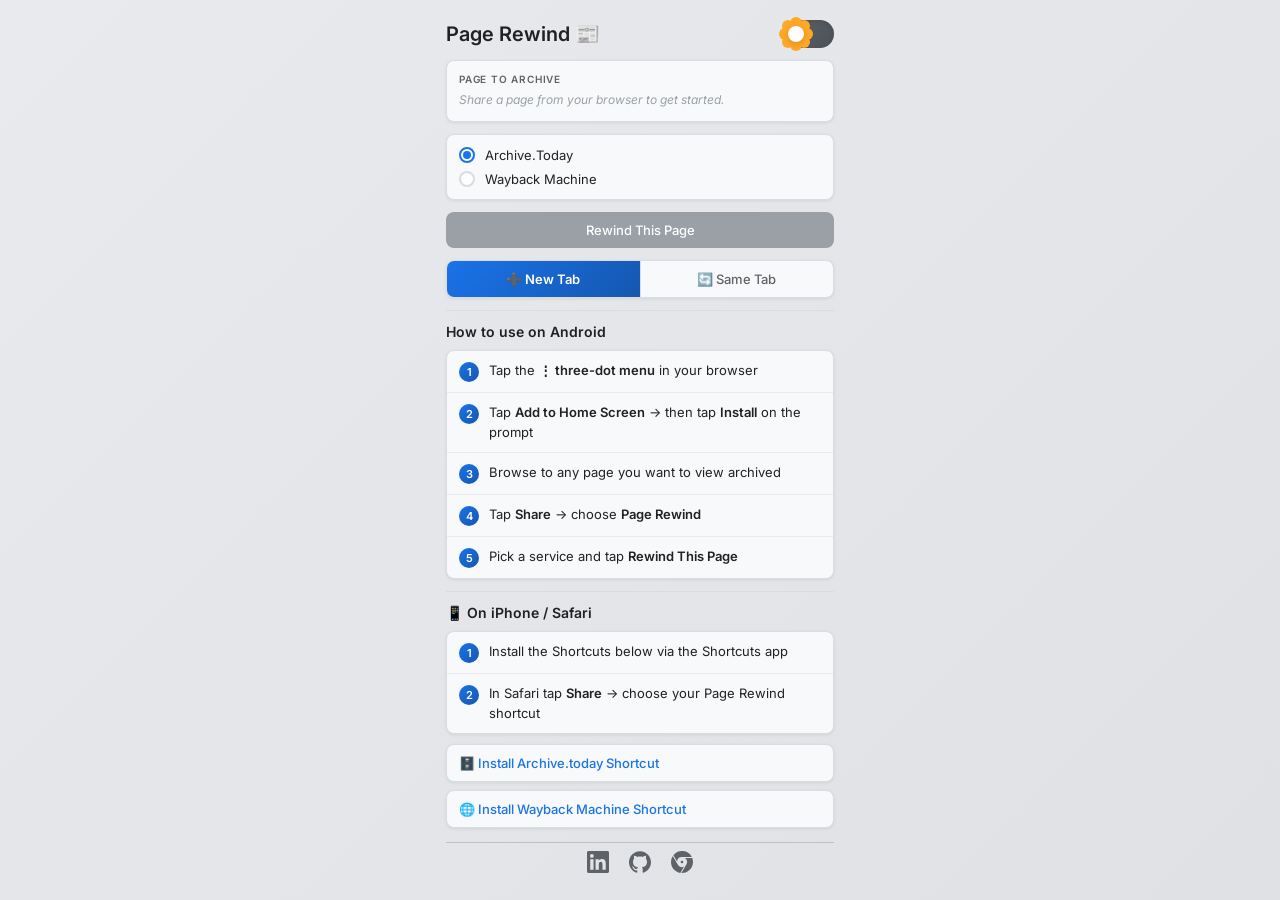
==== docs/index.html @ 466c3b40 "Add files via upload" ====
<!DOCTYPE html>
<html lang="en">
<head>
  <meta charset="UTF-8" />
  <meta name="viewport" content="width=device-width, initial-scale=1.0, viewport-fit=cover" />
  <meta name="theme-color" content="#1a1d23" id="themeColorMeta" />
  <meta name="mobile-web-app-capable" content="yes" />
  <meta name="apple-mobile-web-app-capable" content="yes" />
  <meta name="apple-mobile-web-app-status-bar-style" content="black-translucent" />
  <meta name="apple-mobile-web-app-title" content="Page Rewind" />
  <title>Page Rewind</title>
  <link rel="manifest" href="/ByeWall/manifest.json" />
  <link rel="apple-touch-icon" href="/ByeWall/icons/icon-192.png" />
  <link rel="preconnect" href="https://fonts.googleapis.com">
  <link rel="preconnect" href="https://fonts.gstatic.com" crossorigin>
  <link href="https://fonts.googleapis.com/css2?family=Inter:wght@400;500;600&display=swap" rel="stylesheet">

  <!-- Instant dark mode before paint — mirrors popup-early.js -->
  <script>
    (function () {
      try {
        const saved = localStorage.getItem('darkModeEnabled');
        if (saved === 'true') {
          document.documentElement.classList.add('dark-mode');
        } else if (saved === null && window.matchMedia('(prefers-color-scheme: dark)').matches) {
          document.documentElement.classList.add('dark-mode');
        }
      } catch (e) {}
    })();
  </script>

  <style>
    /* ============================================================
       BASE — mirrors extension popup.css
    ============================================================ */
    *, *::before, *::after { box-sizing: border-box; margin: 0; padding: 0; }

    html.dark-mode {
      background: #1a1d23;
    }

    body {
      font-family: 'Inter', -apple-system, BlinkMacSystemFont, 'Segoe UI', sans-serif;
      background: linear-gradient(135deg, #e8eaed 0%, #dfe1e5 100%);
      color: #202124;
      min-height: 100dvh;
    }

    body.loaded {
      transition: background 0.3s, color 0.3s;
    }

    html.dark-mode body {
      background: linear-gradient(135deg, #1a1d23 0%, #26292e 100%);
      color: #e0e0e0;
    }

    .app {
      max-width: 420px;
      margin: 0 auto;
      padding: calc(env(safe-area-inset-top, 0px) + 20px) 16px calc(env(safe-area-inset-bottom, 0px) + 20px);
    }

    /* ============================================================
       HEADER
    ============================================================ */
    .header-container {
      display: flex;
      justify-content: space-between;
      align-items: center;
      margin-bottom: 12px;
    }

    h3 {
      margin: 0;
      color: #202124;
      font-size: 20px;
      font-weight: 600;
      transition: color 0.3s;
    }

    html.dark-mode h3 { color: #f0f0f0; }

    h4 {
      margin: 0 0 8px 0;
      font-size: 14px;
      color: #202124;
      font-weight: 600;
      transition: color 0.3s;
    }

    html.dark-mode h4 { color: #f0f0f0; }

    /* ============================================================
       DARK MODE TOGGLE — exact from extension
    ============================================================ */
    .toggle-container { display: flex; }

    .toggle-switch {
      position: relative;
      display: inline-block;
      width: 52px;
      height: 28px;
    }

    .toggle-switch input { opacity: 0; width: 0; height: 0; }

    .slider {
      position: absolute;
      cursor: pointer;
      inset: 0;
      background: linear-gradient(135deg, #5f6368 0%, #4a5157 100%);
      border-radius: 28px;
      box-shadow: inset 0 2px 4px rgba(0,0,0,0.1);
    }

    body.loaded .slider { transition: all 0.3s cubic-bezier(0.4, 0, 0.2, 1); }

    .slider:hover {
      box-shadow: inset 0 2px 4px rgba(0,0,0,0.15), 0 0 0 4px rgba(95,99,104,0.1);
    }

    .toggle-switch input:focus-visible + .slider {
      outline: 2px solid #1a73e8;
      outline-offset: 2px;
    }

    .slider:before {
      content: '';
      position: absolute;
      height: 16px;
      width: 16px;
      left: 6px;
      bottom: 6px;
      background: #ffffff;
      border-radius: 50%;
      box-shadow:
        0 2px 6px rgba(0,0,0,0.15),
        0 -11px 0 -2px #ffa726,
        8px -8px 0 -2px #ffa726,
        11px 0 0 -2px #ffa726,
        8px 8px 0 -2px #ffa726,
        0 11px 0 -2px #ffa726,
        -8px 8px 0 -2px #ffa726,
        -11px 0 0 -2px #ffa726,
        -8px -8px 0 -2px #ffa726,
        inset 0 0 3px rgba(0,0,0,0.08);
    }

    body.loaded .slider:before { transition: all 0.45s cubic-bezier(0.4, 0, 0.2, 1); }

    input:checked + .slider {
      background: linear-gradient(135deg, #1a73e8 0%, #1557b0 100%);
      box-shadow: inset 0 2px 4px rgba(0,0,0,0.2);
    }

    input:checked + .slider:hover {
      box-shadow: inset 0 2px 4px rgba(0,0,0,0.25), 0 0 0 4px rgba(26,115,232,0.15);
    }

    input:checked + .slider:before {
      transform: translateX(24px) rotate(-25deg);
      background: #4a9eff;
      box-shadow: 0 2px 8px rgba(0,0,0,0.3), inset 7px -3px 0 0 #2b2f36;
    }

    html.dark-mode .slider {
      background: linear-gradient(135deg, #4a5157 0%, #3e444b 100%);
      box-shadow: inset 0 2px 4px rgba(0,0,0,0.3);
    }

    html.dark-mode input:checked + .slider {
      background: linear-gradient(135deg, #4a9eff 0%, #357abd 100%);
    }

    html.dark-mode .slider:before {
      background: #f8f9fa;
      box-shadow:
        0 2px 6px rgba(0,0,0,0.4),
        0 -11px 0 -2px #ffa726,
        8px -8px 0 -2px #ffa726,
        11px 0 0 -2px #ffa726,
        8px 8px 0 -2px #ffa726,
        0 11px 0 -2px #ffa726,
        -8px 8px 0 -2px #ffa726,
        -11px 0 0 -2px #ffa726,
        -8px -8px 0 -2px #ffa726;
    }

    html.dark-mode input:checked + .slider:before {
      background: #4a9eff;
      box-shadow: 0 2px 8px rgba(0,0,0,0.5), inset 7px -3px 0 0 #2b2f36;
    }

    /* ============================================================
       URL CARD
    ============================================================ */
    .url-card {
      background: #f8f9fa;
      border-radius: 8px;
      padding: 12px;
      margin-bottom: 12px;
      border: 1px solid #dadce0;
      box-shadow: 0 1px 3px rgba(60,64,67,0.1);
      transition: background-color 0.3s, border-color 0.3s;
    }

    html.dark-mode .url-card {
      background: #31363d;
      border-color: #444c56;
      box-shadow: 0 1px 3px rgba(0,0,0,0.2);
    }

    .url-label {
      font-size: 10px;
      font-weight: 600;
      text-transform: uppercase;
      letter-spacing: 0.8px;
      color: #5f6368;
      margin-bottom: 6px;
      transition: color 0.3s;
    }

    html.dark-mode .url-label { color: #9aa0a6; }

    .url-text {
      font-size: 12px;
      color: #202124;
      word-break: break-all;
      line-height: 1.5;
      transition: color 0.3s;
    }

    html.dark-mode .url-text { color: #e0e0e0; }

    .url-text.empty {
      color: #9aa0a6;
      font-style: italic;
    }

    /* ============================================================
       OPTIONS SECTION — exact from extension
    ============================================================ */
    .options-section {
      background: #f8f9fa;
      border-radius: 8px;
      padding: 12px;
      margin-bottom: 12px;
      border: 1px solid #dadce0;
      box-shadow: 0 1px 3px rgba(60,64,67,0.1);
      transition: background-color 0.3s, border-color 0.3s, box-shadow 0.3s;
    }

    html.dark-mode .options-section {
      background: #31363d;
      border-color: #444c56;
      box-shadow: 0 1px 3px rgba(0,0,0,0.2);
    }

    label {
      display: flex;
      align-items: center;
      margin-bottom: 8px;
      cursor: pointer;
      font-size: 13px;
      color: #202124;
      transition: color 0.3s;
    }

    label:last-child { margin-bottom: 0; }
    html.dark-mode label { color: #e0e0e0; }

    input[type="radio"] {
      -webkit-appearance: none;
      appearance: none;
      width: 16px;
      height: 16px;
      margin-right: 10px;
      border-radius: 50%;
      border: 2px solid #dadce0;
      background: #fff;
      display: inline-grid;
      place-content: center;
      cursor: pointer;
      flex-shrink: 0;
      transition: border-color 0.15s ease, background-color 0.15s ease;
    }

    input[type="radio"]::before {
      content: '';
      width: 8px;
      height: 8px;
      border-radius: 50%;
      transform: scale(0);
      transition: transform 0.15s ease;
      background: #1a73e8;
    }

    input[type="radio"]:checked { border-color: #1a73e8; }
    input[type="radio"]:checked::before { transform: scale(1); }

    html.dark-mode input[type="radio"] {
      border-color: #6c757d;
      background: #2b2f36;
    }

    html.dark-mode input[type="radio"]::before { background: #4a9eff; }
    html.dark-mode input[type="radio"]:checked { border-color: #4a9eff; }

    /* ============================================================
       MAIN BUTTON — exact from extension
    ============================================================ */
    .archive-btn {
      width: 100%;
      background: linear-gradient(135deg, #1a73e8 0%, #1557b0 100%);
      color: white;
      padding: 10px 14px;
      border: none;
      border-radius: 8px;
      font-size: 13px;
      font-weight: 500;
      font-family: inherit;
      cursor: pointer;
      transition: all 0.2s ease;
      box-shadow: 0 3px 8px rgba(26,115,232,0.3), 0 1px 3px rgba(0,0,0,0.08);
      display: flex;
      align-items: center;
      justify-content: center;
      gap: 6px;
    }

    .archive-btn:hover:not(:disabled) {
      background: linear-gradient(135deg, #1557b0 0%, #0d47a1 100%);
      box-shadow: 0 5px 14px rgba(26,115,232,0.4), 0 2px 6px rgba(0,0,0,0.12);
      transform: translateY(-2px);
    }

    .archive-btn:active:not(:disabled) { transform: translateY(0); }

    .archive-btn:disabled {
      background: #9aa0a6;
      cursor: not-allowed;
      transform: none;
      box-shadow: none;
    }

    html.dark-mode .archive-btn {
      background: linear-gradient(135deg, #4a9eff 0%, #357abd 100%);
      box-shadow: 0 2px 6px rgba(74,158,255,0.3);
    }

    html.dark-mode .archive-btn:hover:not(:disabled) {
      background: linear-gradient(135deg, #357abd 0%, #2563eb 100%);
      box-shadow: 0 4px 12px rgba(74,158,255,0.4);
    }

    html.dark-mode .archive-btn:disabled { background: #444c56; }

    .spinner {
      width: 14px;
      height: 14px;
      border: 2px solid rgba(255,255,255,0.4);
      border-top-color: white;
      border-radius: 50%;
      animation: spin 0.7s linear infinite;
      display: none;
      flex-shrink: 0;
    }

    @keyframes spin { to { transform: rotate(360deg); } }

    .archive-btn.loading .spinner { display: block; }

    /* ============================================================
       TAB BEHAVIOR — exact from extension
    ============================================================ */
    .tab-behavior-section { margin: 12px 0; }

    .tab-choice {
      display: flex;
      width: 100%;
      border: 1px solid #dadce0;
      border-radius: 8px;
      overflow: hidden;
      background: #f8f9fa;
      box-shadow: 0 1px 3px rgba(60,64,67,0.1);
      transition: background-color 0.3s, border-color 0.3s;
    }

    html.dark-mode .tab-choice {
      background: #2b2f36;
      border-color: #444c56;
    }

    .tab-option {
      flex: 1;
      text-align: center;
      padding: 10px 0;
      cursor: pointer;
      font-size: 13px;
      font-weight: 500;
      font-family: inherit;
      user-select: none;
      transition: all 0.2s ease;
      background: transparent;
      color: #5f6368;
      border: none;
      -webkit-tap-highlight-color: transparent;
    }

    .tab-option + .tab-option { border-left: 1px solid #dadce0; }

    html.dark-mode .tab-option + .tab-option { border-left-color: #444c56; }

    .tab-option.active {
      background: linear-gradient(135deg, #1a73e8 0%, #1557b0 100%);
      color: white;
      font-weight: 600;
    }

    .tab-option:not(.active):hover {
      background: rgba(232,234,237,0.6);
      color: #202124;
    }

    html.dark-mode .tab-option { color: #9aa0a6; }

    html.dark-mode .tab-option.active {
      background: linear-gradient(135deg, #4a9eff 0%, #357abd 100%);
      color: white;
    }

    html.dark-mode .tab-option:not(.active):hover {
      background: #3e444b;
      color: #e0e0e0;
    }

    /* ============================================================
       STATUS BOX
    ============================================================ */
    .status-box {
      display: none;
      margin-top: 10px;
      padding: 12px 14px;
      border-radius: 8px;
      font-size: 13px;
      line-height: 1.5;
      transition: background 0.3s;
    }

    .status-box.show { display: block; }

    .status-box.error {
      background: #fce8e6;
      border: 1px solid #f28b82;
      color: #c62828;
    }

    html.dark-mode .status-box.error {
      background: #3e1f1f;
      border-color: #ef5350;
      color: #ff8a80;
    }

    /* ============================================================
       DIVIDER
    ============================================================ */
    .divider {
      height: 1px;
      background: #dadce0;
      margin: 12px 0;
      transition: background 0.3s;
    }

    html.dark-mode .divider { background: #444c56; }

    /* ============================================================
       INSTALL SECTION
    ============================================================ */
    .install-steps {
      background: #f8f9fa;
      border: 1px solid #dadce0;
      border-radius: 8px;
      overflow: hidden;
      box-shadow: 0 1px 3px rgba(60,64,67,0.1);
      transition: background-color 0.3s, border-color 0.3s;
    }

    html.dark-mode .install-steps {
      background: #31363d;
      border-color: #444c56;
    }

    .install-step {
      display: flex;
      gap: 10px;
      align-items: flex-start;
      font-size: 13px;
      color: #202124;
      padding: 10px 12px;
      border-bottom: 1px solid #e8eaed;
      transition: color 0.3s, border-color 0.3s;
    }

    .install-step:last-child { border-bottom: none; }

    html.dark-mode .install-step {
      color: #e0e0e0;
      border-color: #444c56;
    }

    .step-num {
      width: 20px;
      height: 20px;
      border-radius: 50%;
      background: linear-gradient(135deg, #1a73e8, #1557b0);
      color: white;
      font-size: 11px;
      font-weight: 600;
      display: flex;
      align-items: center;
      justify-content: center;
      flex-shrink: 0;
      margin-top: 1px;
    }

    html.dark-mode .step-num {
      background: linear-gradient(135deg, #4a9eff, #357abd);
    }

    .step-text { line-height: 1.5; }
    .step-text strong { font-weight: 600; }

    /* Shortcut links */
    .shortcut-links {
      display: flex;
      flex-direction: column;
      gap: 8px;
      margin-top: 10px;
    }

    .shortcut-link {
      display: flex;
      align-items: center;
      gap: 8px;
      padding: 10px 12px;
      background: #f8f9fa;
      border: 1px solid #dadce0;
      border-radius: 8px;
      color: #1a73e8;
      font-size: 13px;
      font-weight: 500;
      text-decoration: none;
      transition: all 0.2s ease;
      box-shadow: 0 1px 3px rgba(60,64,67,0.1);
    }

    .shortcut-link:hover {
      background: #e8f0fe;
      border-color: #1a73e8;
      transform: translateY(-1px);
    }

    html.dark-mode .shortcut-link {
      background: #31363d;
      border-color: #444c56;
      color: #8ab4f8;
    }

    html.dark-mode .shortcut-link:hover {
      background: #3e444b;
      border-color: #8ab4f8;
    }

    /* ============================================================
       FOOTER — exact from extension
    ============================================================ */
    .credit {
      margin-top: 10px;
      display: flex;
      justify-content: center;
      align-items: center;
      gap: 20px;
      padding-top: 8px;
      border-top: 1px solid #bdc1c6;
      transition: border-color 0.3s;
    }

    html.dark-mode .credit { border-color: #5f6368; }

    .credit a {
      color: #5f6368;
      display: flex;
      align-items: center;
      transition: color 0.2s ease, transform 0.2s ease;
    }

    .credit a:hover { color: #1a73e8; transform: translateY(-2px); }

    html.dark-mode .credit a { color: #e8eaed; }
    html.dark-mode .credit a:hover { color: #8ab4f8; }

    /* ============================================================
       TOAST — exact from extension
    ============================================================ */
    .toast {
      position: fixed;
      bottom: calc(env(safe-area-inset-bottom, 0px) + 20px);
      left: 50%;
      transform: translateX(-50%) translateY(100px);
      background: #202124;
      color: white;
      padding: 12px 20px;
      border-radius: 8px;
      font-size: 13px;
      font-weight: 500;
      box-shadow: 0 4px 16px rgba(0,0,0,0.3);
      z-index: 1000;
      opacity: 0;
      transition: all 0.3s cubic-bezier(0.4, 0, 0.2, 1);
      white-space: nowrap;
    }

    .toast.show {
      transform: translateX(-50%) translateY(0);
      opacity: 1;
    }

    .toast.success {
      background: linear-gradient(135deg, #34a853 0%, #2d8e47 100%);
    }

    html.dark-mode .toast { background: #3e444b; }
    html.dark-mode .toast.success {
      background: linear-gradient(135deg, #2d8e47 0%, #1e7e34 100%);
    }

    /* Busy overlay */
    body.busy::before {
      content: '';
      position: fixed;
      inset: 0;
      background: rgba(0,0,0,0.15);
      cursor: progress;
      z-index: 999;
    }
  </style>
</head>
<body>

<div class="app">

  <!-- Header — matches extension exactly -->
  <div class="header-container">
    <h3>Page Rewind 📰</h3>
    <div class="toggle-container">
      <label class="toggle-switch">
        <input type="checkbox" id="darkModeToggle">
        <span class="slider"></span>
      </label>
    </div>
  </div>

  <!-- URL preview -->
  <div class="url-card">
    <div class="url-label">Page to archive</div>
    <div class="url-text empty" id="urlDisplay">Share a page from your browser to get started.</div>
  </div>

  <!-- Service selection — matches extension exactly -->
  <div class="options-section">
    <label>
      <input type="radio" id="archiveTodayRadio" name="archiveService" value="archiveToday" checked />
      Archive.Today
    </label>
    <label>
      <input type="radio" id="waybackRadio" name="archiveService" value="wayback" />
      Wayback Machine
    </label>
  </div>

  <!-- Main action button -->
  <button class="archive-btn" id="archiveBtn" disabled onclick="openArchive()">
    <div class="spinner"></div>
    <span class="btn-label">Rewind This Page</span>
  </button>

  <!-- Error status -->
  <div class="status-box" id="statusBox"></div>

  <!-- Tab behavior — matches extension exactly -->
  <div class="tab-behavior-section">
    <div class="tab-choice" id="tabChoice">
      <div class="tab-option active" data-value="new">➕ New Tab</div>
      <div class="tab-option" data-value="same">🔄 Same Tab</div>
    </div>
  </div>

  <!-- Install instructions — only when no URL is shared -->
  <div id="installSection">
    <div class="divider"></div>
    <h4 style="margin-bottom: 10px;">How to use on Android</h4>
    <div class="install-steps">
      <div class="install-step">
        <div class="step-num">1</div>
        <div class="step-text">Tap the <strong>⋮ three-dot menu</strong> in your browser</div>
      </div>
      <div class="install-step">
        <div class="step-num">2</div>
        <div class="step-text">Tap <strong>Add to Home Screen</strong> → then tap <strong>Install</strong> on the prompt</div>
      </div>
      <div class="install-step">
        <div class="step-num">3</div>
        <div class="step-text">Browse to any page you want to view archived</div>
      </div>
      <div class="install-step">
        <div class="step-num">4</div>
        <div class="step-text">Tap <strong>Share</strong> → choose <strong>Page Rewind</strong></div>
      </div>
      <div class="install-step">
        <div class="step-num">5</div>
        <div class="step-text">Pick a service and tap <strong>Rewind This Page</strong></div>
      </div>
    </div>

    <div class="divider"></div>

    <h4 style="margin-bottom: 10px;">📱 On iPhone / Safari</h4>
    <div class="install-steps">
      <div class="install-step">
        <div class="step-num">1</div>
        <div class="step-text">Install the Shortcuts below via the Shortcuts app</div>
      </div>
      <div class="install-step">
        <div class="step-num">2</div>
        <div class="step-text">In Safari tap <strong>Share</strong> → choose your Page Rewind shortcut</div>
      </div>
    </div>
    <div class="shortcut-links">
      <a class="shortcut-link" href="https://www.icloud.com/shortcuts/REPLACE_WITH_AT_SHORTCUT_ID">
        🗄️ Install Archive.today Shortcut
      </a>
      <a class="shortcut-link" href="https://www.icloud.com/shortcuts/REPLACE_WITH_WB_SHORTCUT_ID">
        🌐 Install Wayback Machine Shortcut
      </a>
    </div>
  </div>

  <!-- Footer — matches extension exactly -->
  <div class="credit" style="margin-top: 14px;">
    <a href="https://www.linkedin.com/in/elirang/" target="_blank" rel="noopener noreferrer" title="Eliran on LinkedIn">
      <svg width="22" height="22" viewBox="0 0 24 24" fill="currentColor">
        <path d="M20.447 20.452h-3.554v-5.569c0-1.328-.027-3.037-1.852-3.037-1.853 0-2.136 1.445-2.136 2.939v5.667H9.351V9h3.414v1.561h.046c.477-.9 1.637-1.85 3.37-1.85 3.601 0 4.267 2.37 4.267 5.455v6.286zM5.337 7.433a2.062 2.062 0 0 1-2.063-2.065 2.064 2.064 0 1 1 2.063 2.065zm1.782 13.019H3.555V9h3.564v11.452zM22.225 0H1.771C.792 0 0 .774 0 1.729v20.542C0 23.227.792 24 1.771 24h20.451C23.2 24 24 23.227 24 22.271V1.729C24 .774 23.2 0 22.222 0h.003z"/>
      </svg>
    </a>
    <a href="https://github.com/elirangor/ByeWall" target="_blank" rel="noopener noreferrer" title="View on GitHub">
      <svg width="22" height="22" viewBox="0 0 24 24" fill="currentColor">
        <path d="M12 .297c-6.63 0-12 5.373-12 12 0 5.303 3.438 9.8 8.205 11.385.6.113.82-.258.82-.577 0-.285-.01-1.04-.015-2.04-3.338.724-4.042-1.61-4.042-1.61C4.422 18.07 3.633 17.7 3.633 17.7c-1.087-.744.084-.729.084-.729 1.205.084 1.838 1.236 1.838 1.236 1.07 1.835 2.809 1.305 3.495.998.108-.776.417-1.305.76-1.605-2.665-.3-5.466-1.332-5.466-5.93 0-1.31.465-2.38 1.235-3.22-.135-.303-.54-1.523.105-3.176 0 0 1.005-.322 3.3 1.23.96-.267 1.98-.399 3-.405 1.02.006 2.04.138 3 .405 2.28-1.552 3.285-1.23 3.285-1.23.645 1.653.24 2.873.12 3.176.765.84 1.23 1.91 1.23 3.22 0 4.61-2.805 5.625-5.475 5.92.42.36.81 1.096.81 2.22 0 1.606-.015 2.896-.015 3.286 0 .315.21.69.825.57C20.565 22.092 24 17.592 24 12.297c0-6.627-5.373-12-12-12"/>
      </svg>
    </a>
    <a href="https://chromewebstore.google.com/detail/page-rewind/jagkfgieephkcbdhanohgfkeghfjnmcf" target="_blank" rel="noopener noreferrer" title="Get on Chrome Web Store">
      <svg width="22" height="22" viewBox="0 0 24 24" fill="currentColor">
        <path d="M12 0C8.21 0 4.831 1.757 2.632 4.501l3.953 6.848A5.454 5.454 0 0 1 12 6.545h10.691A12 12 0 0 0 12 0zM1.931 5.47A11.943 11.943 0 0 0 0 12c0 6.012 4.42 10.991 10.189 11.864l3.953-6.847a5.45 5.45 0 0 1-6.865-2.29zm13.342 2.166a5.446 5.446 0 0 1 1.45 7.09l.002.001h-.002l-5.344 9.257c.206.01.413.016.621.016 6.627 0 12-5.373 12-12 0-1.54-.29-3.011-.818-4.364zM12 10.545a1.455 1.455 0 1 0 0 2.91 1.455 1.455 0 0 0 0-2.91z"/>
      </svg>
    </a>
  </div>

</div>

<div class="toast" id="toast"></div>

<script>
  let currentUrl = '';
  let openInNewTab = true;

  /* ── DARK MODE — mirrors popup-early.js + ui-handlers.js ── */
  function initDarkMode() {
    const saved = localStorage.getItem('darkModeEnabled');
    const systemDark = window.matchMedia('(prefers-color-scheme: dark)').matches;
    const isDark = saved !== null ? saved === 'true' : systemDark;

    const toggle = document.getElementById('darkModeToggle');

    if (isDark) {
      document.documentElement.classList.add('dark-mode');
      toggle.checked = true;
      toggle.offsetHeight; // force reflow before transitions enable
    }

    setTimeout(() => document.body.classList.add('loaded'), 50);

    toggle.addEventListener('change', () => {
      document.documentElement.classList.toggle('dark-mode', toggle.checked);
      localStorage.setItem('darkModeEnabled', String(toggle.checked));
      try { localStorage.setItem('darkModeEnabled', String(toggle.checked)); } catch {}
    });
  }

  /* ── TAB BEHAVIOR ── */
  function initTabBehavior() {
    const saved = localStorage.getItem('openInNewTab');
    openInNewTab = saved !== 'false';

    const tabChoice = document.getElementById('tabChoice');
    const options = tabChoice.querySelectorAll('.tab-option');

    function updateActive(isNew) {
      options.forEach(o => o.classList.remove('active'));
      tabChoice.querySelector(`[data-value="${isNew ? 'new' : 'same'}"]`).classList.add('active');
      openInNewTab = isNew;
    }

    updateActive(openInNewTab);

    options.forEach(opt => {
      opt.addEventListener('click', () => {
        const isNew = opt.dataset.value === 'new';
        localStorage.setItem('openInNewTab', String(isNew));
        updateActive(isNew);
      });
    });
  }

  /* ── SERVICE PREFERENCE ── */
  function initService() {
    const saved = localStorage.getItem('pageRewindService');
    if (saved === 'wayback') document.getElementById('waybackRadio').checked = true;
    document.querySelectorAll('input[name="archiveService"]').forEach(r => {
      r.addEventListener('change', () => localStorage.setItem('pageRewindService', r.value));
    });
  }

  /* ── URL FROM SHARE ── */
  function getSharedUrl() {
    const p = new URLSearchParams(window.location.search);
    const raw = p.get('url') || p.get('text') || p.get('title') || '';
    if (!raw) return '';
    try { new URL(raw); return raw; } catch {}
    const m = raw.match(/https?:\/\/[^\s]+/);
    return m ? m[0] : '';
  }

  /* ── INIT ── */
  function init() {
    initDarkMode();
    initTabBehavior();
    initService();

    const url = getSharedUrl();
    if (url) {
      currentUrl = url;
      const el = document.getElementById('urlDisplay');
      el.textContent = url;
      el.classList.remove('empty');
      document.getElementById('archiveBtn').disabled = false;
      document.getElementById('installSection').style.display = 'none';
    }
  }

  /* ── OPEN ARCHIVE ── */
  async function openArchive() {
    if (!currentUrl) return;

    const btn = document.getElementById('archiveBtn');
    const statusBox = document.getElementById('statusBox');
    const service = document.querySelector('input[name="archiveService"]:checked').value;

    btn.disabled = true;
    btn.classList.add('loading');
    document.body.classList.add('busy');
    statusBox.className = 'status-box';

    try {
      let archiveUrl;

      if (service === 'archiveToday') {
        archiveUrl = `https://archive.ph/newest/${encodeURIComponent(currentUrl)}`;
      } else {
        archiveUrl = await getWaybackUrl(currentUrl);
      }

      if (!archiveUrl) {
        showStatus('No snapshot found. Try the other archive service.', true);
        return;
      }

      if (openInNewTab) {
        window.open(archiveUrl, '_blank');
      } else {
        window.location.href = archiveUrl;
      }

      showToast('Opening archived version…', 'success');

    } catch {
      showStatus('Network error — check your connection and try again.', true);
    } finally {
      btn.disabled = false;
      btn.classList.remove('loading');
      document.body.classList.remove('busy');
    }
  }

  async function getWaybackUrl(url) {
    try {
      const resp = await fetch(
        `https://archive.org/wayback/available?url=${encodeURIComponent(url)}`,
        { headers: { Accept: 'application/json' } }
      );
      if (!resp.ok) throw new Error();
      const data = await resp.json();
      const snap = data?.archived_snapshots?.closest;
      if (snap?.available && snap?.url) return snap.url;
      return `https://web.archive.org/web/*/${encodeURIComponent(url)}`;
    } catch {
      return `https://web.archive.org/web/*/${encodeURIComponent(url)}`;
    }
  }

  function showStatus(msg, isError = false) {
    const el = document.getElementById('statusBox');
    el.textContent = msg;
    el.className = `status-box show${isError ? ' error' : ''}`;
  }

  function showToast(msg, type = '') {
    const t = document.getElementById('toast');
    t.textContent = msg;
    t.className = `toast${type ? ' ' + type : ''}`;
    requestAnimationFrame(() => t.classList.add('show'));
    setTimeout(() => t.classList.remove('show'), 3000);
  }

  if ('serviceWorker' in navigator) {
    navigator.serviceWorker.register('/ByeWall/service-worker.js').catch(() => {});
  }

  init();
</script>
</body>
</html>
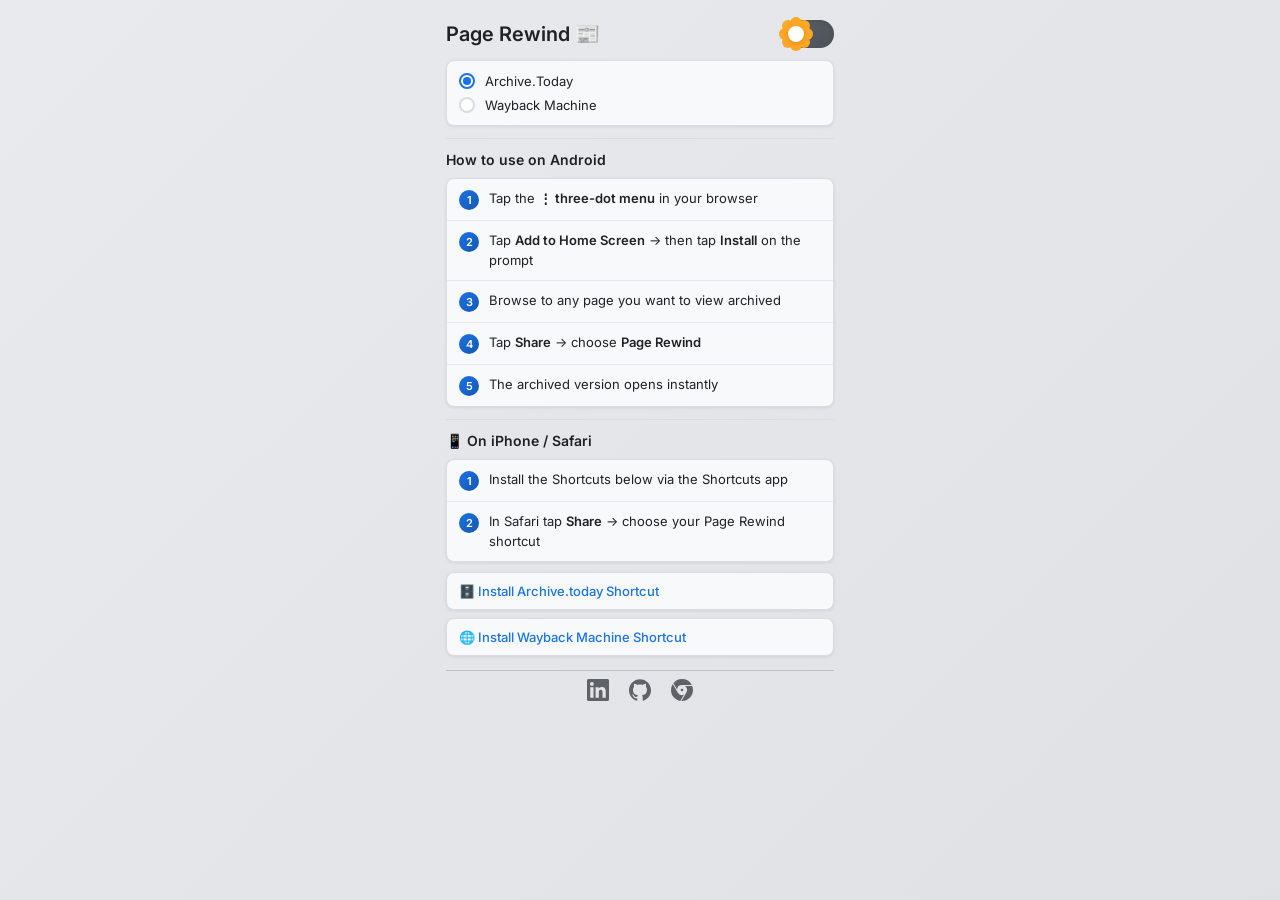
==== commit 3dc13556: "Add files via upload" ====
--- a/docs/index.html
+++ b/docs/index.html
@@ -3,7 +3,7 @@
 <head>
   <meta charset="UTF-8" />
   <meta name="viewport" content="width=device-width, initial-scale=1.0, viewport-fit=cover" />
-  <meta name="theme-color" content="#1a1d23" id="themeColorMeta" />
+  <meta name="theme-color" content="#1a1d23" />
   <meta name="mobile-web-app-capable" content="yes" />
   <meta name="apple-mobile-web-app-capable" content="yes" />
   <meta name="apple-mobile-web-app-status-bar-style" content="black-translucent" />
@@ -15,7 +15,7 @@
   <link rel="preconnect" href="https://fonts.gstatic.com" crossorigin>
   <link href="https://fonts.googleapis.com/css2?family=Inter:wght@400;500;600&display=swap" rel="stylesheet">
 
-  <!-- Instant dark mode before paint — mirrors popup-early.js -->
+  <!-- Instant dark mode + hide body if share flow -->
   <script>
     (function () {
       try {
@@ -26,18 +26,20 @@
           document.documentElement.classList.add('dark-mode');
         }
       } catch (e) {}
+      // If URL is being shared, hide page instantly — no UI flash
+      const isShare = window.location.search.includes('url=') || window.location.search.includes('text=');
+      if (isShare) document.documentElement.classList.add('sharing');
     })();
   </script>
 
   <style>
-    /* ============================================================
-       BASE — mirrors extension popup.css
-    ============================================================ */
     *, *::before, *::after { box-sizing: border-box; margin: 0; padding: 0; }
 
-    html.dark-mode {
-      background: #1a1d23;
-    }
+    html.dark-mode { background: #1a1d23; }
+
+    /* Share flow: invisible until we know if there's an error */
+    html.sharing body { visibility: hidden; }
+    html.sharing.error body { visibility: visible; }
 
     body {
       font-family: 'Inter', -apple-system, BlinkMacSystemFont, 'Segoe UI', sans-serif;
@@ -46,9 +48,7 @@
       min-height: 100dvh;
     }
 
-    body.loaded {
-      transition: background 0.3s, color 0.3s;
-    }
+    body.loaded { transition: background 0.3s, color 0.3s; }
 
     html.dark-mode body {
       background: linear-gradient(135deg, #1a1d23 0%, #26292e 100%);
@@ -61,9 +61,7 @@
       padding: calc(env(safe-area-inset-top, 0px) + 20px) 16px calc(env(safe-area-inset-bottom, 0px) + 20px);
     }
 
-    /* ============================================================
-       HEADER
-    ============================================================ */
+    /* ── HEADER ── */
     .header-container {
       display: flex;
       justify-content: space-between;
@@ -91,9 +89,7 @@
 
     html.dark-mode h4 { color: #f0f0f0; }
 
-    /* ============================================================
-       DARK MODE TOGGLE — exact from extension
-    ============================================================ */
+    /* ── DARK MODE TOGGLE ── */
     .toggle-container { display: flex; }
 
     .toggle-switch {
@@ -116,14 +112,9 @@
 
     body.loaded .slider { transition: all 0.3s cubic-bezier(0.4, 0, 0.2, 1); }
 
-    .slider:hover {
-      box-shadow: inset 0 2px 4px rgba(0,0,0,0.15), 0 0 0 4px rgba(95,99,104,0.1);
-    }
-
-    .toggle-switch input:focus-visible + .slider {
-      outline: 2px solid #1a73e8;
-      outline-offset: 2px;
-    }
+    .slider:hover { box-shadow: inset 0 2px 4px rgba(0,0,0,0.15), 0 0 0 4px rgba(95,99,104,0.1); }
+
+    .toggle-switch input:focus-visible + .slider { outline: 2px solid #1a73e8; outline-offset: 2px; }
 
     .slider:before {
       content: '';
@@ -136,66 +127,33 @@
       border-radius: 50%;
       box-shadow:
         0 2px 6px rgba(0,0,0,0.15),
-        0 -11px 0 -2px #ffa726,
-        8px -8px 0 -2px #ffa726,
-        11px 0 0 -2px #ffa726,
-        8px 8px 0 -2px #ffa726,
-        0 11px 0 -2px #ffa726,
-        -8px 8px 0 -2px #ffa726,
-        -11px 0 0 -2px #ffa726,
-        -8px -8px 0 -2px #ffa726,
+        0 -11px 0 -2px #ffa726, 8px -8px 0 -2px #ffa726,
+        11px 0 0 -2px #ffa726, 8px 8px 0 -2px #ffa726,
+        0 11px 0 -2px #ffa726, -8px 8px 0 -2px #ffa726,
+        -11px 0 0 -2px #ffa726, -8px -8px 0 -2px #ffa726,
         inset 0 0 3px rgba(0,0,0,0.08);
     }
 
     body.loaded .slider:before { transition: all 0.45s cubic-bezier(0.4, 0, 0.2, 1); }
 
-    input:checked + .slider {
-      background: linear-gradient(135deg, #1a73e8 0%, #1557b0 100%);
-      box-shadow: inset 0 2px 4px rgba(0,0,0,0.2);
-    }
-
-    input:checked + .slider:hover {
-      box-shadow: inset 0 2px 4px rgba(0,0,0,0.25), 0 0 0 4px rgba(26,115,232,0.15);
-    }
-
-    input:checked + .slider:before {
-      transform: translateX(24px) rotate(-25deg);
-      background: #4a9eff;
-      box-shadow: 0 2px 8px rgba(0,0,0,0.3), inset 7px -3px 0 0 #2b2f36;
-    }
-
-    html.dark-mode .slider {
-      background: linear-gradient(135deg, #4a5157 0%, #3e444b 100%);
-      box-shadow: inset 0 2px 4px rgba(0,0,0,0.3);
-    }
-
-    html.dark-mode input:checked + .slider {
-      background: linear-gradient(135deg, #4a9eff 0%, #357abd 100%);
-    }
-
+    input:checked + .slider { background: linear-gradient(135deg, #1a73e8 0%, #1557b0 100%); box-shadow: inset 0 2px 4px rgba(0,0,0,0.2); }
+    input:checked + .slider:hover { box-shadow: inset 0 2px 4px rgba(0,0,0,0.25), 0 0 0 4px rgba(26,115,232,0.15); }
+    input:checked + .slider:before { transform: translateX(24px) rotate(-25deg); background: #4a9eff; box-shadow: 0 2px 8px rgba(0,0,0,0.3), inset 7px -3px 0 0 #2b2f36; }
+
+    html.dark-mode .slider { background: linear-gradient(135deg, #4a5157 0%, #3e444b 100%); box-shadow: inset 0 2px 4px rgba(0,0,0,0.3); }
+    html.dark-mode input:checked + .slider { background: linear-gradient(135deg, #4a9eff 0%, #357abd 100%); }
     html.dark-mode .slider:before {
       background: #f8f9fa;
-      box-shadow:
-        0 2px 6px rgba(0,0,0,0.4),
-        0 -11px 0 -2px #ffa726,
-        8px -8px 0 -2px #ffa726,
-        11px 0 0 -2px #ffa726,
-        8px 8px 0 -2px #ffa726,
-        0 11px 0 -2px #ffa726,
-        -8px 8px 0 -2px #ffa726,
-        -11px 0 0 -2px #ffa726,
-        -8px -8px 0 -2px #ffa726;
-    }
-
-    html.dark-mode input:checked + .slider:before {
-      background: #4a9eff;
-      box-shadow: 0 2px 8px rgba(0,0,0,0.5), inset 7px -3px 0 0 #2b2f36;
-    }
-
-    /* ============================================================
-       URL CARD
-    ============================================================ */
-    .url-card {
+      box-shadow: 0 2px 6px rgba(0,0,0,0.4),
+        0 -11px 0 -2px #ffa726, 8px -8px 0 -2px #ffa726,
+        11px 0 0 -2px #ffa726, 8px 8px 0 -2px #ffa726,
+        0 11px 0 -2px #ffa726, -8px 8px 0 -2px #ffa726,
+        -11px 0 0 -2px #ffa726, -8px -8px 0 -2px #ffa726;
+    }
+    html.dark-mode input:checked + .slider:before { background: #4a9eff; box-shadow: 0 2px 8px rgba(0,0,0,0.5), inset 7px -3px 0 0 #2b2f36; }
+
+    /* ── OPTIONS SECTION ── */
+    .options-section {
       background: #f8f9fa;
       border-radius: 8px;
       padding: 12px;
@@ -205,57 +163,7 @@
       transition: background-color 0.3s, border-color 0.3s;
     }
 
-    html.dark-mode .url-card {
-      background: #31363d;
-      border-color: #444c56;
-      box-shadow: 0 1px 3px rgba(0,0,0,0.2);
-    }
-
-    .url-label {
-      font-size: 10px;
-      font-weight: 600;
-      text-transform: uppercase;
-      letter-spacing: 0.8px;
-      color: #5f6368;
-      margin-bottom: 6px;
-      transition: color 0.3s;
-    }
-
-    html.dark-mode .url-label { color: #9aa0a6; }
-
-    .url-text {
-      font-size: 12px;
-      color: #202124;
-      word-break: break-all;
-      line-height: 1.5;
-      transition: color 0.3s;
-    }
-
-    html.dark-mode .url-text { color: #e0e0e0; }
-
-    .url-text.empty {
-      color: #9aa0a6;
-      font-style: italic;
-    }
-
-    /* ============================================================
-       OPTIONS SECTION — exact from extension
-    ============================================================ */
-    .options-section {
-      background: #f8f9fa;
-      border-radius: 8px;
-      padding: 12px;
-      margin-bottom: 12px;
-      border: 1px solid #dadce0;
-      box-shadow: 0 1px 3px rgba(60,64,67,0.1);
-      transition: background-color 0.3s, border-color 0.3s, box-shadow 0.3s;
-    }
-
-    html.dark-mode .options-section {
-      background: #31363d;
-      border-color: #444c56;
-      box-shadow: 0 1px 3px rgba(0,0,0,0.2);
-    }
+    html.dark-mode .options-section { background: #31363d; border-color: #444c56; box-shadow: 0 1px 3px rgba(0,0,0,0.2); }
 
     label {
       display: flex;
@@ -298,18 +206,46 @@
 
     input[type="radio"]:checked { border-color: #1a73e8; }
     input[type="radio"]:checked::before { transform: scale(1); }
-
-    html.dark-mode input[type="radio"] {
-      border-color: #6c757d;
-      background: #2b2f36;
-    }
-
+    html.dark-mode input[type="radio"] { border-color: #6c757d; background: #2b2f36; }
     html.dark-mode input[type="radio"]::before { background: #4a9eff; }
     html.dark-mode input[type="radio"]:checked { border-color: #4a9eff; }
 
-    /* ============================================================
-       MAIN BUTTON — exact from extension
-    ============================================================ */
+    /* ── URL CARD (error state only) ── */
+    .url-card {
+      background: #f8f9fa;
+      border-radius: 8px;
+      padding: 12px;
+      margin-bottom: 12px;
+      border: 1px solid #dadce0;
+      box-shadow: 0 1px 3px rgba(60,64,67,0.1);
+      transition: background-color 0.3s, border-color 0.3s;
+    }
+
+    html.dark-mode .url-card { background: #31363d; border-color: #444c56; }
+
+    .url-label {
+      font-size: 10px;
+      font-weight: 600;
+      text-transform: uppercase;
+      letter-spacing: 0.8px;
+      color: #5f6368;
+      margin-bottom: 6px;
+      transition: color 0.3s;
+    }
+
+    html.dark-mode .url-label { color: #9aa0a6; }
+
+    .url-text {
+      font-size: 12px;
+      color: #202124;
+      word-break: break-all;
+      line-height: 1.5;
+      transition: color 0.3s;
+    }
+
+    html.dark-mode .url-text { color: #e0e0e0; }
+
+    /* ── BUTTON ── */
     .archive-btn {
       width: 100%;
       background: linear-gradient(135deg, #1a73e8 0%, #1557b0 100%);
@@ -329,36 +265,14 @@
       gap: 6px;
     }
 
-    .archive-btn:hover:not(:disabled) {
-      background: linear-gradient(135deg, #1557b0 0%, #0d47a1 100%);
-      box-shadow: 0 5px 14px rgba(26,115,232,0.4), 0 2px 6px rgba(0,0,0,0.12);
-      transform: translateY(-2px);
-    }
-
+    .archive-btn:hover:not(:disabled) { background: linear-gradient(135deg, #1557b0 0%, #0d47a1 100%); box-shadow: 0 5px 14px rgba(26,115,232,0.4); transform: translateY(-2px); }
     .archive-btn:active:not(:disabled) { transform: translateY(0); }
 
-    .archive-btn:disabled {
-      background: #9aa0a6;
-      cursor: not-allowed;
-      transform: none;
-      box-shadow: none;
-    }
-
-    html.dark-mode .archive-btn {
-      background: linear-gradient(135deg, #4a9eff 0%, #357abd 100%);
-      box-shadow: 0 2px 6px rgba(74,158,255,0.3);
-    }
-
-    html.dark-mode .archive-btn:hover:not(:disabled) {
-      background: linear-gradient(135deg, #357abd 0%, #2563eb 100%);
-      box-shadow: 0 4px 12px rgba(74,158,255,0.4);
-    }
-
-    html.dark-mode .archive-btn:disabled { background: #444c56; }
+    html.dark-mode .archive-btn { background: linear-gradient(135deg, #4a9eff 0%, #357abd 100%); box-shadow: 0 2px 6px rgba(74,158,255,0.3); }
+    html.dark-mode .archive-btn:hover:not(:disabled) { background: linear-gradient(135deg, #357abd 0%, #2563eb 100%); }
 
     .spinner {
-      width: 14px;
-      height: 14px;
+      width: 14px; height: 14px;
       border: 2px solid rgba(255,255,255,0.4);
       border-top-color: white;
       border-radius: 50%;
@@ -368,76 +282,9 @@
     }
 
     @keyframes spin { to { transform: rotate(360deg); } }
-
     .archive-btn.loading .spinner { display: block; }
 
-    /* ============================================================
-       TAB BEHAVIOR — exact from extension
-    ============================================================ */
-    .tab-behavior-section { margin: 12px 0; }
-
-    .tab-choice {
-      display: flex;
-      width: 100%;
-      border: 1px solid #dadce0;
-      border-radius: 8px;
-      overflow: hidden;
-      background: #f8f9fa;
-      box-shadow: 0 1px 3px rgba(60,64,67,0.1);
-      transition: background-color 0.3s, border-color 0.3s;
-    }
-
-    html.dark-mode .tab-choice {
-      background: #2b2f36;
-      border-color: #444c56;
-    }
-
-    .tab-option {
-      flex: 1;
-      text-align: center;
-      padding: 10px 0;
-      cursor: pointer;
-      font-size: 13px;
-      font-weight: 500;
-      font-family: inherit;
-      user-select: none;
-      transition: all 0.2s ease;
-      background: transparent;
-      color: #5f6368;
-      border: none;
-      -webkit-tap-highlight-color: transparent;
-    }
-
-    .tab-option + .tab-option { border-left: 1px solid #dadce0; }
-
-    html.dark-mode .tab-option + .tab-option { border-left-color: #444c56; }
-
-    .tab-option.active {
-      background: linear-gradient(135deg, #1a73e8 0%, #1557b0 100%);
-      color: white;
-      font-weight: 600;
-    }
-
-    .tab-option:not(.active):hover {
-      background: rgba(232,234,237,0.6);
-      color: #202124;
-    }
-
-    html.dark-mode .tab-option { color: #9aa0a6; }
-
-    html.dark-mode .tab-option.active {
-      background: linear-gradient(135deg, #4a9eff 0%, #357abd 100%);
-      color: white;
-    }
-
-    html.dark-mode .tab-option:not(.active):hover {
-      background: #3e444b;
-      color: #e0e0e0;
-    }
-
-    /* ============================================================
-       STATUS BOX
-    ============================================================ */
+    /* ── STATUS BOX ── */
     .status-box {
       display: none;
       margin-top: 10px;
@@ -445,38 +292,22 @@
       border-radius: 8px;
       font-size: 13px;
       line-height: 1.5;
-      transition: background 0.3s;
-    }
-
-    .status-box.show { display: block; }
-
-    .status-box.error {
+    }
+
+    .status-box.show.error {
+      display: block;
       background: #fce8e6;
       border: 1px solid #f28b82;
       color: #c62828;
     }
 
-    html.dark-mode .status-box.error {
-      background: #3e1f1f;
-      border-color: #ef5350;
-      color: #ff8a80;
-    }
-
-    /* ============================================================
-       DIVIDER
-    ============================================================ */
-    .divider {
-      height: 1px;
-      background: #dadce0;
-      margin: 12px 0;
-      transition: background 0.3s;
-    }
-
+    html.dark-mode .status-box.show.error { background: #3e1f1f; border-color: #ef5350; color: #ff8a80; }
+
+    /* ── DIVIDER ── */
+    .divider { height: 1px; background: #dadce0; margin: 12px 0; transition: background 0.3s; }
     html.dark-mode .divider { background: #444c56; }
 
-    /* ============================================================
-       INSTALL SECTION
-    ============================================================ */
+    /* ── INSTALL STEPS ── */
     .install-steps {
       background: #f8f9fa;
       border: 1px solid #dadce0;
@@ -486,10 +317,7 @@
       transition: background-color 0.3s, border-color 0.3s;
     }
 
-    html.dark-mode .install-steps {
-      background: #31363d;
-      border-color: #444c56;
-    }
+    html.dark-mode .install-steps { background: #31363d; border-color: #444c56; }
 
     .install-step {
       display: flex;
@@ -503,15 +331,10 @@
     }
 
     .install-step:last-child { border-bottom: none; }
-
-    html.dark-mode .install-step {
-      color: #e0e0e0;
-      border-color: #444c56;
-    }
+    html.dark-mode .install-step { color: #e0e0e0; border-color: #444c56; }
 
     .step-num {
-      width: 20px;
-      height: 20px;
+      width: 20px; height: 20px;
       border-radius: 50%;
       background: linear-gradient(135deg, #1a73e8, #1557b0);
       color: white;
@@ -524,20 +347,12 @@
       margin-top: 1px;
     }
 
-    html.dark-mode .step-num {
-      background: linear-gradient(135deg, #4a9eff, #357abd);
-    }
-
+    html.dark-mode .step-num { background: linear-gradient(135deg, #4a9eff, #357abd); }
     .step-text { line-height: 1.5; }
     .step-text strong { font-weight: 600; }
 
-    /* Shortcut links */
-    .shortcut-links {
-      display: flex;
-      flex-direction: column;
-      gap: 8px;
-      margin-top: 10px;
-    }
+    /* ── SHORTCUT LINKS ── */
+    .shortcut-links { display: flex; flex-direction: column; gap: 8px; margin-top: 10px; }
 
     .shortcut-link {
       display: flex;
@@ -555,26 +370,11 @@
       box-shadow: 0 1px 3px rgba(60,64,67,0.1);
     }
 
-    .shortcut-link:hover {
-      background: #e8f0fe;
-      border-color: #1a73e8;
-      transform: translateY(-1px);
-    }
-
-    html.dark-mode .shortcut-link {
-      background: #31363d;
-      border-color: #444c56;
-      color: #8ab4f8;
-    }
-
-    html.dark-mode .shortcut-link:hover {
-      background: #3e444b;
-      border-color: #8ab4f8;
-    }
-
-    /* ============================================================
-       FOOTER — exact from extension
-    ============================================================ */
+    .shortcut-link:hover { background: #e8f0fe; border-color: #1a73e8; transform: translateY(-1px); }
+    html.dark-mode .shortcut-link { background: #31363d; border-color: #444c56; color: #8ab4f8; }
+    html.dark-mode .shortcut-link:hover { background: #3e444b; border-color: #8ab4f8; }
+
+    /* ── FOOTER ── */
     .credit {
       margin-top: 10px;
       display: flex;
@@ -588,117 +388,46 @@
 
     html.dark-mode .credit { border-color: #5f6368; }
 
-    .credit a {
-      color: #5f6368;
-      display: flex;
-      align-items: center;
-      transition: color 0.2s ease, transform 0.2s ease;
-    }
-
+    .credit a { color: #5f6368; display: flex; align-items: center; transition: color 0.2s ease, transform 0.2s ease; }
     .credit a:hover { color: #1a73e8; transform: translateY(-2px); }
-
     html.dark-mode .credit a { color: #e8eaed; }
     html.dark-mode .credit a:hover { color: #8ab4f8; }
-
-    /* ============================================================
-       TOAST — exact from extension
-    ============================================================ */
-    .toast {
-      position: fixed;
-      bottom: calc(env(safe-area-inset-bottom, 0px) + 20px);
-      left: 50%;
-      transform: translateX(-50%) translateY(100px);
-      background: #202124;
-      color: white;
-      padding: 12px 20px;
-      border-radius: 8px;
-      font-size: 13px;
-      font-weight: 500;
-      box-shadow: 0 4px 16px rgba(0,0,0,0.3);
-      z-index: 1000;
-      opacity: 0;
-      transition: all 0.3s cubic-bezier(0.4, 0, 0.2, 1);
-      white-space: nowrap;
-    }
-
-    .toast.show {
-      transform: translateX(-50%) translateY(0);
-      opacity: 1;
-    }
-
-    .toast.success {
-      background: linear-gradient(135deg, #34a853 0%, #2d8e47 100%);
-    }
-
-    html.dark-mode .toast { background: #3e444b; }
-    html.dark-mode .toast.success {
-      background: linear-gradient(135deg, #2d8e47 0%, #1e7e34 100%);
-    }
-
-    /* Busy overlay */
-    body.busy::before {
-      content: '';
-      position: fixed;
-      inset: 0;
-      background: rgba(0,0,0,0.15);
-      cursor: progress;
-      z-index: 999;
-    }
   </style>
 </head>
 <body>
 
 <div class="app">
 
-  <!-- Header — matches extension exactly -->
-  <div class="header-container">
-    <h3>Page Rewind 📰</h3>
-    <div class="toggle-container">
-      <label class="toggle-switch">
-        <input type="checkbox" id="darkModeToggle">
-        <span class="slider"></span>
+  <!-- ═══════════════════════════════════════════
+       HOME SCREEN — shown when app opened directly
+       (hidden during share flow)
+  ════════════════════════════════════════════ -->
+  <div id="homeScreen">
+
+    <div class="header-container">
+      <h3>Page Rewind 📰</h3>
+      <div class="toggle-container">
+        <label class="toggle-switch">
+          <input type="checkbox" id="darkModeToggle">
+          <span class="slider"></span>
+        </label>
+      </div>
+    </div>
+
+    <!-- Service preference -->
+    <div class="options-section">
+      <label>
+        <input type="radio" id="archiveTodayRadio" name="archiveService" value="archiveToday" checked />
+        Archive.Today
       </label>
-    </div>
-  </div>
-
-  <!-- URL preview -->
-  <div class="url-card">
-    <div class="url-label">Page to archive</div>
-    <div class="url-text empty" id="urlDisplay">Share a page from your browser to get started.</div>
-  </div>
-
-  <!-- Service selection — matches extension exactly -->
-  <div class="options-section">
-    <label>
-      <input type="radio" id="archiveTodayRadio" name="archiveService" value="archiveToday" checked />
-      Archive.Today
-    </label>
-    <label>
-      <input type="radio" id="waybackRadio" name="archiveService" value="wayback" />
-      Wayback Machine
-    </label>
-  </div>
-
-  <!-- Main action button -->
-  <button class="archive-btn" id="archiveBtn" disabled onclick="openArchive()">
-    <div class="spinner"></div>
-    <span class="btn-label">Rewind This Page</span>
-  </button>
-
-  <!-- Error status -->
-  <div class="status-box" id="statusBox"></div>
-
-  <!-- Tab behavior — matches extension exactly -->
-  <div class="tab-behavior-section">
-    <div class="tab-choice" id="tabChoice">
-      <div class="tab-option active" data-value="new">➕ New Tab</div>
-      <div class="tab-option" data-value="same">🔄 Same Tab</div>
-    </div>
-  </div>
-
-  <!-- Install instructions — only when no URL is shared -->
-  <div id="installSection">
+      <label>
+        <input type="radio" id="waybackRadio" name="archiveService" value="wayback" />
+        Wayback Machine
+      </label>
+    </div>
+
     <div class="divider"></div>
+
     <h4 style="margin-bottom: 10px;">How to use on Android</h4>
     <div class="install-steps">
       <div class="install-step">
@@ -719,7 +448,7 @@
       </div>
       <div class="install-step">
         <div class="step-num">5</div>
-        <div class="step-text">Pick a service and tap <strong>Rewind This Page</strong></div>
+        <div class="step-text">The archived version opens instantly</div>
       </div>
     </div>
 
@@ -744,87 +473,89 @@
         🌐 Install Wayback Machine Shortcut
       </a>
     </div>
-  </div>
-
-  <!-- Footer — matches extension exactly -->
-  <div class="credit" style="margin-top: 14px;">
-    <a href="https://www.linkedin.com/in/elirang/" target="_blank" rel="noopener noreferrer" title="Eliran on LinkedIn">
-      <svg width="22" height="22" viewBox="0 0 24 24" fill="currentColor">
-        <path d="M20.447 20.452h-3.554v-5.569c0-1.328-.027-3.037-1.852-3.037-1.853 0-2.136 1.445-2.136 2.939v5.667H9.351V9h3.414v1.561h.046c.477-.9 1.637-1.85 3.37-1.85 3.601 0 4.267 2.37 4.267 5.455v6.286zM5.337 7.433a2.062 2.062 0 0 1-2.063-2.065 2.064 2.064 0 1 1 2.063 2.065zm1.782 13.019H3.555V9h3.564v11.452zM22.225 0H1.771C.792 0 0 .774 0 1.729v20.542C0 23.227.792 24 1.771 24h20.451C23.2 24 24 23.227 24 22.271V1.729C24 .774 23.2 0 22.222 0h.003z"/>
-      </svg>
-    </a>
-    <a href="https://github.com/elirangor/ByeWall" target="_blank" rel="noopener noreferrer" title="View on GitHub">
-      <svg width="22" height="22" viewBox="0 0 24 24" fill="currentColor">
-        <path d="M12 .297c-6.63 0-12 5.373-12 12 0 5.303 3.438 9.8 8.205 11.385.6.113.82-.258.82-.577 0-.285-.01-1.04-.015-2.04-3.338.724-4.042-1.61-4.042-1.61C4.422 18.07 3.633 17.7 3.633 17.7c-1.087-.744.084-.729.084-.729 1.205.084 1.838 1.236 1.838 1.236 1.07 1.835 2.809 1.305 3.495.998.108-.776.417-1.305.76-1.605-2.665-.3-5.466-1.332-5.466-5.93 0-1.31.465-2.38 1.235-3.22-.135-.303-.54-1.523.105-3.176 0 0 1.005-.322 3.3 1.23.96-.267 1.98-.399 3-.405 1.02.006 2.04.138 3 .405 2.28-1.552 3.285-1.23 3.285-1.23.645 1.653.24 2.873.12 3.176.765.84 1.23 1.91 1.23 3.22 0 4.61-2.805 5.625-5.475 5.92.42.36.81 1.096.81 2.22 0 1.606-.015 2.896-.015 3.286 0 .315.21.69.825.57C20.565 22.092 24 17.592 24 12.297c0-6.627-5.373-12-12-12"/>
-      </svg>
-    </a>
-    <a href="https://chromewebstore.google.com/detail/page-rewind/jagkfgieephkcbdhanohgfkeghfjnmcf" target="_blank" rel="noopener noreferrer" title="Get on Chrome Web Store">
-      <svg width="22" height="22" viewBox="0 0 24 24" fill="currentColor">
-        <path d="M12 0C8.21 0 4.831 1.757 2.632 4.501l3.953 6.848A5.454 5.454 0 0 1 12 6.545h10.691A12 12 0 0 0 12 0zM1.931 5.47A11.943 11.943 0 0 0 0 12c0 6.012 4.42 10.991 10.189 11.864l3.953-6.847a5.45 5.45 0 0 1-6.865-2.29zm13.342 2.166a5.446 5.446 0 0 1 1.45 7.09l.002.001h-.002l-5.344 9.257c.206.01.413.016.621.016 6.627 0 12-5.373 12-12 0-1.54-.29-3.011-.818-4.364zM12 10.545a1.455 1.455 0 1 0 0 2.91 1.455 1.455 0 0 0 0-2.91z"/>
-      </svg>
-    </a>
-  </div>
+
+    <div class="credit" style="margin-top: 14px;">
+      <a href="https://www.linkedin.com/in/elirang/" target="_blank" rel="noopener noreferrer" title="Eliran on LinkedIn">
+        <svg width="22" height="22" viewBox="0 0 24 24" fill="currentColor"><path d="M20.447 20.452h-3.554v-5.569c0-1.328-.027-3.037-1.852-3.037-1.853 0-2.136 1.445-2.136 2.939v5.667H9.351V9h3.414v1.561h.046c.477-.9 1.637-1.85 3.37-1.85 3.601 0 4.267 2.37 4.267 5.455v6.286zM5.337 7.433a2.062 2.062 0 0 1-2.063-2.065 2.064 2.064 0 1 1 2.063 2.065zm1.782 13.019H3.555V9h3.564v11.452zM22.225 0H1.771C.792 0 0 .774 0 1.729v20.542C0 23.227.792 24 1.771 24h20.451C23.2 24 24 23.227 24 22.271V1.729C24 .774 23.2 0 22.222 0h.003z"/></svg>
+      </a>
+      <a href="https://github.com/elirangor/ByeWall" target="_blank" rel="noopener noreferrer" title="View on GitHub">
+        <svg width="22" height="22" viewBox="0 0 24 24" fill="currentColor"><path d="M12 .297c-6.63 0-12 5.373-12 12 0 5.303 3.438 9.8 8.205 11.385.6.113.82-.258.82-.577 0-.285-.01-1.04-.015-2.04-3.338.724-4.042-1.61-4.042-1.61C4.422 18.07 3.633 17.7 3.633 17.7c-1.087-.744.084-.729.084-.729 1.205.084 1.838 1.236 1.838 1.236 1.07 1.835 2.809 1.305 3.495.998.108-.776.417-1.305.76-1.605-2.665-.3-5.466-1.332-5.466-5.93 0-1.31.465-2.38 1.235-3.22-.135-.303-.54-1.523.105-3.176 0 0 1.005-.322 3.3 1.23.96-.267 1.98-.399 3-.405 1.02.006 2.04.138 3 .405 2.28-1.552 3.285-1.23 3.285-1.23.645 1.653.24 2.873.12 3.176.765.84 1.23 1.91 1.23 3.22 0 4.61-2.805 5.625-5.475 5.92.42.36.81 1.096.81 2.22 0 1.606-.015 2.896-.015 3.286 0 .315.21.69.825.57C20.565 22.092 24 17.592 24 12.297c0-6.627-5.373-12-12-12"/></svg>
+      </a>
+      <a href="https://chromewebstore.google.com/detail/page-rewind/jagkfgieephkcbdhanohgfkeghfjnmcf" target="_blank" rel="noopener noreferrer" title="Get on Chrome Web Store">
+        <svg width="22" height="22" viewBox="0 0 24 24" fill="currentColor"><path d="M12 0C8.21 0 4.831 1.757 2.632 4.501l3.953 6.848A5.454 5.454 0 0 1 12 6.545h10.691A12 12 0 0 0 12 0zM1.931 5.47A11.943 11.943 0 0 0 0 12c0 6.012 4.42 10.991 10.189 11.864l3.953-6.847a5.45 5.45 0 0 1-6.865-2.29zm13.342 2.166a5.446 5.446 0 0 1 1.45 7.09l.002.001h-.002l-5.344 9.257c.206.01.413.016.621.016 6.627 0 12-5.373 12-12 0-1.54-.29-3.011-.818-4.364zM12 10.545a1.455 1.455 0 1 0 0 2.91 1.455 1.455 0 0 0 0-2.91z"/></svg>
+      </a>
+    </div>
+
+  </div><!-- /homeScreen -->
+
+  <!-- ═══════════════════════════════════════════
+       ERROR SCREEN — only shown if share fails
+  ════════════════════════════════════════════ -->
+  <div id="errorScreen" style="display:none;">
+
+    <div class="header-container">
+      <h3>Page Rewind 📰</h3>
+    </div>
+
+    <div class="url-card">
+      <div class="url-label">Page</div>
+      <div class="url-text" id="urlDisplay"></div>
+    </div>
+
+    <div class="options-section">
+      <label>
+        <input type="radio" id="archiveTodayRadio2" name="archiveService2" value="archiveToday" checked />
+        Archive.Today
+      </label>
+      <label>
+        <input type="radio" id="waybackRadio2" name="archiveService2" value="wayback" />
+        Wayback Machine
+      </label>
+    </div>
+
+    <button class="archive-btn" id="retryBtn" onclick="retry()">
+      <div class="spinner"></div>
+      <span>Try Again</span>
+    </button>
+
+    <div class="status-box show error" id="errorMsg"></div>
+
+  </div><!-- /errorScreen -->
 
 </div>
-
-<div class="toast" id="toast"></div>
 
 <script>
   let currentUrl = '';
-  let openInNewTab = true;
-
-  /* ── DARK MODE — mirrors popup-early.js + ui-handlers.js ── */
+
+  /* ── DARK MODE ── */
   function initDarkMode() {
     const saved = localStorage.getItem('darkModeEnabled');
     const systemDark = window.matchMedia('(prefers-color-scheme: dark)').matches;
     const isDark = saved !== null ? saved === 'true' : systemDark;
-
     const toggle = document.getElementById('darkModeToggle');
 
     if (isDark) {
       document.documentElement.classList.add('dark-mode');
-      toggle.checked = true;
-      toggle.offsetHeight; // force reflow before transitions enable
+      if (toggle) { toggle.checked = true; toggle.offsetHeight; }
     }
 
     setTimeout(() => document.body.classList.add('loaded'), 50);
 
-    toggle.addEventListener('change', () => {
-      document.documentElement.classList.toggle('dark-mode', toggle.checked);
-      localStorage.setItem('darkModeEnabled', String(toggle.checked));
-      try { localStorage.setItem('darkModeEnabled', String(toggle.checked)); } catch {}
-    });
-  }
-
-  /* ── TAB BEHAVIOR ── */
-  function initTabBehavior() {
-    const saved = localStorage.getItem('openInNewTab');
-    openInNewTab = saved !== 'false';
-
-    const tabChoice = document.getElementById('tabChoice');
-    const options = tabChoice.querySelectorAll('.tab-option');
-
-    function updateActive(isNew) {
-      options.forEach(o => o.classList.remove('active'));
-      tabChoice.querySelector(`[data-value="${isNew ? 'new' : 'same'}"]`).classList.add('active');
-      openInNewTab = isNew;
-    }
-
-    updateActive(openInNewTab);
-
-    options.forEach(opt => {
-      opt.addEventListener('click', () => {
-        const isNew = opt.dataset.value === 'new';
-        localStorage.setItem('openInNewTab', String(isNew));
-        updateActive(isNew);
+    if (toggle) {
+      toggle.addEventListener('change', () => {
+        document.documentElement.classList.toggle('dark-mode', toggle.checked);
+        localStorage.setItem('darkModeEnabled', String(toggle.checked));
       });
-    });
+    }
   }
 
   /* ── SERVICE PREFERENCE ── */
   function initService() {
     const saved = localStorage.getItem('pageRewindService');
-    if (saved === 'wayback') document.getElementById('waybackRadio').checked = true;
+    if (saved === 'wayback') {
+      const r = document.getElementById('waybackRadio');
+      if (r) r.checked = true;
+    }
     document.querySelectorAll('input[name="archiveService"]').forEach(r => {
       r.addEventListener('change', () => localStorage.setItem('pageRewindService', r.value));
     });
@@ -840,68 +571,15 @@
     return m ? m[0] : '';
   }
 
-  /* ── INIT ── */
-  function init() {
-    initDarkMode();
-    initTabBehavior();
-    initService();
-
-    const url = getSharedUrl();
-    if (url) {
-      currentUrl = url;
-      const el = document.getElementById('urlDisplay');
-      el.textContent = url;
-      el.classList.remove('empty');
-      document.getElementById('archiveBtn').disabled = false;
-      document.getElementById('installSection').style.display = 'none';
-    }
-  }
-
-  /* ── OPEN ARCHIVE ── */
-  async function openArchive() {
-    if (!currentUrl) return;
-
-    const btn = document.getElementById('archiveBtn');
-    const statusBox = document.getElementById('statusBox');
-    const service = document.querySelector('input[name="archiveService"]:checked').value;
-
-    btn.disabled = true;
-    btn.classList.add('loading');
-    document.body.classList.add('busy');
-    statusBox.className = 'status-box';
-
-    try {
-      let archiveUrl;
-
-      if (service === 'archiveToday') {
-        archiveUrl = `https://archive.ph/newest/${encodeURIComponent(currentUrl)}`;
-      } else {
-        archiveUrl = await getWaybackUrl(currentUrl);
-      }
-
-      if (!archiveUrl) {
-        showStatus('No snapshot found. Try the other archive service.', true);
-        return;
-      }
-
-      if (openInNewTab) {
-        window.open(archiveUrl, '_blank');
-      } else {
-        window.location.href = archiveUrl;
-      }
-
-      showToast('Opening archived version…', 'success');
-
-    } catch {
-      showStatus('Network error — check your connection and try again.', true);
-    } finally {
-      btn.disabled = false;
-      btn.classList.remove('loading');
-      document.body.classList.remove('busy');
-    }
-  }
-
-  async function getWaybackUrl(url) {
+  /* ── GET ARCHIVE URL ── */
+  function getService() {
+    return localStorage.getItem('pageRewindService') || 'archiveToday';
+  }
+
+  async function buildArchiveUrl(url, service) {
+    if (service === 'archiveToday') {
+      return `https://archive.ph/newest/${encodeURIComponent(url)}`;
+    }
     try {
       const resp = await fetch(
         `https://archive.org/wayback/available?url=${encodeURIComponent(url)}`,
@@ -917,18 +595,60 @@
     }
   }
 
-  function showStatus(msg, isError = false) {
-    const el = document.getElementById('statusBox');
-    el.textContent = msg;
-    el.className = `status-box show${isError ? ' error' : ''}`;
-  }
-
-  function showToast(msg, type = '') {
-    const t = document.getElementById('toast');
-    t.textContent = msg;
-    t.className = `toast${type ? ' ' + type : ''}`;
-    requestAnimationFrame(() => t.classList.add('show'));
-    setTimeout(() => t.classList.remove('show'), 3000);
+  /* ── SHOW ERROR SCREEN ── */
+  function showError(msg) {
+    document.documentElement.classList.add('error');
+    document.getElementById('homeScreen').style.display = 'none';
+    document.getElementById('errorScreen').style.display = 'block';
+    document.getElementById('urlDisplay').textContent = currentUrl;
+    document.getElementById('errorMsg').textContent = msg;
+    // Sync service selection to error screen radios
+    const saved = getService();
+    const r = document.getElementById(saved === 'wayback' ? 'waybackRadio2' : 'archiveTodayRadio2');
+    if (r) r.checked = true;
+    initDarkMode();
+  }
+
+  /* ── RETRY FROM ERROR SCREEN ── */
+  async function retry() {
+    const btn = document.getElementById('retryBtn');
+    const service = document.querySelector('input[name="archiveService2"]:checked').value;
+    localStorage.setItem('pageRewindService', service);
+
+    btn.disabled = true;
+    btn.classList.add('loading');
+
+    try {
+      const archiveUrl = await buildArchiveUrl(currentUrl, service);
+      window.location.href = archiveUrl;
+    } catch {
+      document.getElementById('errorMsg').textContent = 'Network error — check your connection and try again.';
+    } finally {
+      btn.disabled = false;
+      btn.classList.remove('loading');
+    }
+  }
+
+  /* ── INIT ── */
+  async function init() {
+    const url = getSharedUrl();
+
+    if (url) {
+      // Share flow — invisible, open archive immediately
+      currentUrl = url;
+      try {
+        const archiveUrl = await buildArchiveUrl(url, getService());
+        window.location.href = archiveUrl;
+        // window.close() after redirect for cleanup (works on some browsers)
+        setTimeout(() => window.close(), 300);
+      } catch {
+        showError('Could not open archive. Try a different service below.');
+      }
+    } else {
+      // Home screen — show instructions + service picker
+      initDarkMode();
+      initService();
+    }
   }
 
   if ('serviceWorker' in navigator) {
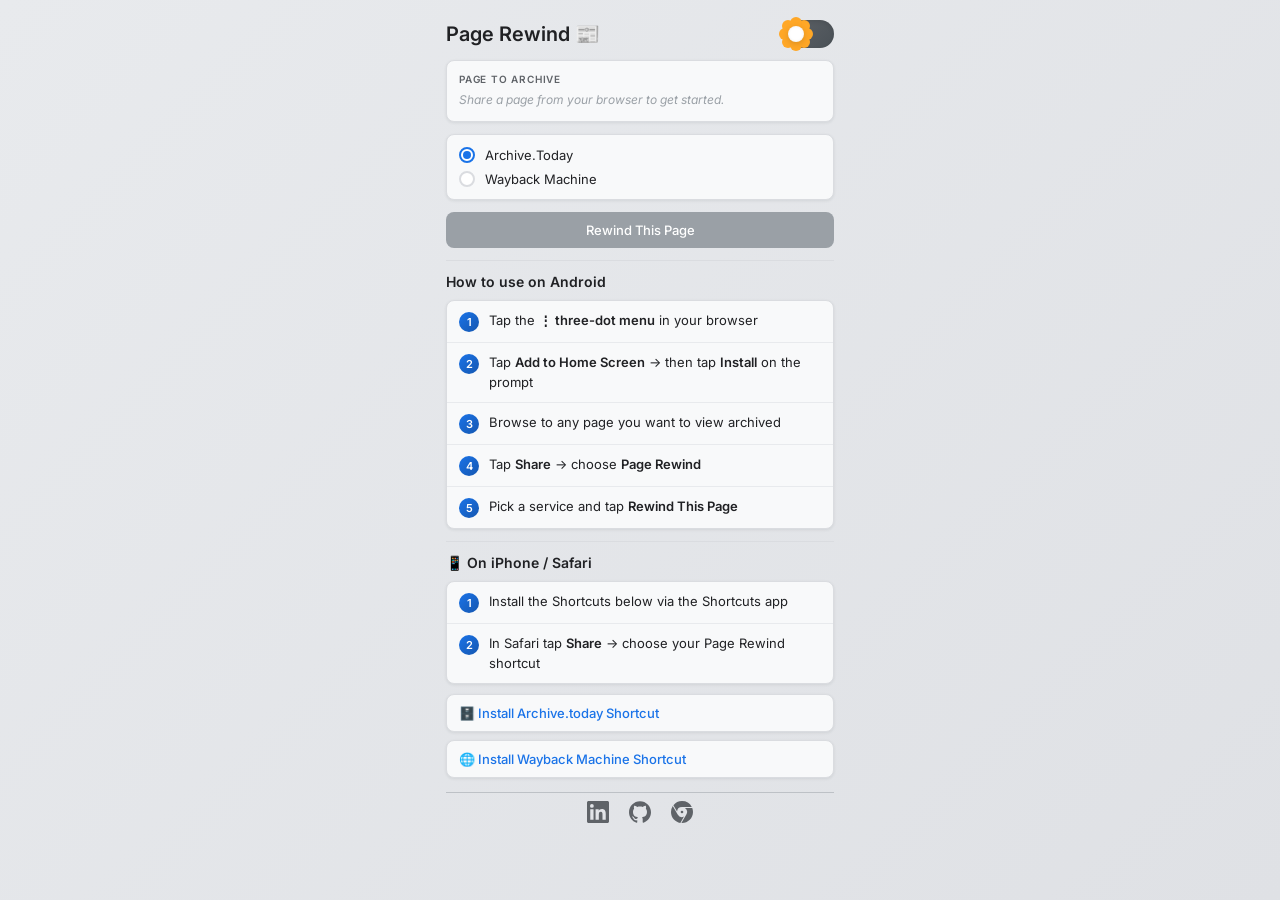
==== commit 2f991a22: "Add files via upload" ====
--- a/docs/index.html
+++ b/docs/index.html
@@ -3,7 +3,7 @@
 <head>
   <meta charset="UTF-8" />
   <meta name="viewport" content="width=device-width, initial-scale=1.0, viewport-fit=cover" />
-  <meta name="theme-color" content="#1a1d23" />
+  <meta name="theme-color" content="#1a1d23" id="themeColorMeta" />
   <meta name="mobile-web-app-capable" content="yes" />
   <meta name="apple-mobile-web-app-capable" content="yes" />
   <meta name="apple-mobile-web-app-status-bar-style" content="black-translucent" />
@@ -15,7 +15,6 @@
   <link rel="preconnect" href="https://fonts.gstatic.com" crossorigin>
   <link href="https://fonts.googleapis.com/css2?family=Inter:wght@400;500;600&display=swap" rel="stylesheet">
 
-  <!-- Instant dark mode + hide body if share flow -->
   <script>
     (function () {
       try {
@@ -26,9 +25,6 @@
           document.documentElement.classList.add('dark-mode');
         }
       } catch (e) {}
-      // If URL is being shared, hide page instantly — no UI flash
-      const isShare = window.location.search.includes('url=') || window.location.search.includes('text=');
-      if (isShare) document.documentElement.classList.add('sharing');
     })();
   </script>
 
@@ -36,10 +32,6 @@
     *, *::before, *::after { box-sizing: border-box; margin: 0; padding: 0; }
 
     html.dark-mode { background: #1a1d23; }
-
-    /* Share flow: invisible until we know if there's an error */
-    html.sharing body { visibility: hidden; }
-    html.sharing.error body { visibility: visible; }
 
     body {
       font-family: 'Inter', -apple-system, BlinkMacSystemFont, 'Segoe UI', sans-serif;
@@ -69,62 +61,33 @@
       margin-bottom: 12px;
     }
 
-    h3 {
-      margin: 0;
-      color: #202124;
-      font-size: 20px;
-      font-weight: 600;
-      transition: color 0.3s;
-    }
-
+    h3 { margin: 0; color: #202124; font-size: 20px; font-weight: 600; transition: color 0.3s; }
     html.dark-mode h3 { color: #f0f0f0; }
 
-    h4 {
-      margin: 0 0 8px 0;
-      font-size: 14px;
-      color: #202124;
-      font-weight: 600;
-      transition: color 0.3s;
-    }
-
+    h4 { margin: 0 0 8px 0; font-size: 14px; color: #202124; font-weight: 600; transition: color 0.3s; }
     html.dark-mode h4 { color: #f0f0f0; }
 
     /* ── DARK MODE TOGGLE ── */
     .toggle-container { display: flex; }
 
-    .toggle-switch {
-      position: relative;
-      display: inline-block;
-      width: 52px;
-      height: 28px;
-    }
-
+    .toggle-switch { position: relative; display: inline-block; width: 52px; height: 28px; }
     .toggle-switch input { opacity: 0; width: 0; height: 0; }
 
     .slider {
-      position: absolute;
-      cursor: pointer;
-      inset: 0;
+      position: absolute; cursor: pointer; inset: 0;
       background: linear-gradient(135deg, #5f6368 0%, #4a5157 100%);
       border-radius: 28px;
       box-shadow: inset 0 2px 4px rgba(0,0,0,0.1);
     }
 
     body.loaded .slider { transition: all 0.3s cubic-bezier(0.4, 0, 0.2, 1); }
-
     .slider:hover { box-shadow: inset 0 2px 4px rgba(0,0,0,0.15), 0 0 0 4px rgba(95,99,104,0.1); }
-
     .toggle-switch input:focus-visible + .slider { outline: 2px solid #1a73e8; outline-offset: 2px; }
 
     .slider:before {
-      content: '';
-      position: absolute;
-      height: 16px;
-      width: 16px;
-      left: 6px;
-      bottom: 6px;
-      background: #ffffff;
-      border-radius: 50%;
+      content: ''; position: absolute;
+      height: 16px; width: 16px; left: 6px; bottom: 6px;
+      background: #ffffff; border-radius: 50%;
       box-shadow:
         0 2px 6px rgba(0,0,0,0.15),
         0 -11px 0 -2px #ffa726, 8px -8px 0 -2px #ffa726,
@@ -152,155 +115,71 @@
     }
     html.dark-mode input:checked + .slider:before { background: #4a9eff; box-shadow: 0 2px 8px rgba(0,0,0,0.5), inset 7px -3px 0 0 #2b2f36; }
 
+    /* ── URL CARD ── */
+    .url-card {
+      background: #f8f9fa; border-radius: 8px; padding: 12px; margin-bottom: 12px;
+      border: 1px solid #dadce0; box-shadow: 0 1px 3px rgba(60,64,67,0.1);
+      transition: background-color 0.3s, border-color 0.3s;
+    }
+    html.dark-mode .url-card { background: #31363d; border-color: #444c56; }
+
+    .url-label { font-size: 10px; font-weight: 600; text-transform: uppercase; letter-spacing: 0.8px; color: #5f6368; margin-bottom: 6px; transition: color 0.3s; }
+    html.dark-mode .url-label { color: #9aa0a6; }
+
+    .url-text { font-size: 12px; color: #202124; word-break: break-all; line-height: 1.5; transition: color 0.3s; }
+    html.dark-mode .url-text { color: #e0e0e0; }
+    .url-text.empty { color: #9aa0a6; font-style: italic; }
+
     /* ── OPTIONS SECTION ── */
     .options-section {
-      background: #f8f9fa;
-      border-radius: 8px;
-      padding: 12px;
-      margin-bottom: 12px;
-      border: 1px solid #dadce0;
-      box-shadow: 0 1px 3px rgba(60,64,67,0.1);
-      transition: background-color 0.3s, border-color 0.3s;
-    }
-
+      background: #f8f9fa; border-radius: 8px; padding: 12px; margin-bottom: 12px;
+      border: 1px solid #dadce0; box-shadow: 0 1px 3px rgba(60,64,67,0.1);
+      transition: background-color 0.3s, border-color 0.3s, box-shadow 0.3s;
+    }
     html.dark-mode .options-section { background: #31363d; border-color: #444c56; box-shadow: 0 1px 3px rgba(0,0,0,0.2); }
 
-    label {
-      display: flex;
-      align-items: center;
-      margin-bottom: 8px;
-      cursor: pointer;
-      font-size: 13px;
-      color: #202124;
-      transition: color 0.3s;
-    }
-
+    label { display: flex; align-items: center; margin-bottom: 8px; cursor: pointer; font-size: 13px; color: #202124; transition: color 0.3s; }
     label:last-child { margin-bottom: 0; }
     html.dark-mode label { color: #e0e0e0; }
 
     input[type="radio"] {
-      -webkit-appearance: none;
-      appearance: none;
-      width: 16px;
-      height: 16px;
-      margin-right: 10px;
-      border-radius: 50%;
-      border: 2px solid #dadce0;
-      background: #fff;
-      display: inline-grid;
-      place-content: center;
-      cursor: pointer;
-      flex-shrink: 0;
+      -webkit-appearance: none; appearance: none;
+      width: 16px; height: 16px; margin-right: 10px;
+      border-radius: 50%; border: 2px solid #dadce0; background: #fff;
+      display: inline-grid; place-content: center; cursor: pointer; flex-shrink: 0;
       transition: border-color 0.15s ease, background-color 0.15s ease;
     }
-
-    input[type="radio"]::before {
-      content: '';
-      width: 8px;
-      height: 8px;
-      border-radius: 50%;
-      transform: scale(0);
-      transition: transform 0.15s ease;
-      background: #1a73e8;
-    }
-
+    input[type="radio"]::before { content: ''; width: 8px; height: 8px; border-radius: 50%; transform: scale(0); transition: transform 0.15s ease; background: #1a73e8; }
     input[type="radio"]:checked { border-color: #1a73e8; }
     input[type="radio"]:checked::before { transform: scale(1); }
     html.dark-mode input[type="radio"] { border-color: #6c757d; background: #2b2f36; }
     html.dark-mode input[type="radio"]::before { background: #4a9eff; }
     html.dark-mode input[type="radio"]:checked { border-color: #4a9eff; }
 
-    /* ── URL CARD (error state only) ── */
-    .url-card {
-      background: #f8f9fa;
-      border-radius: 8px;
-      padding: 12px;
-      margin-bottom: 12px;
-      border: 1px solid #dadce0;
-      box-shadow: 0 1px 3px rgba(60,64,67,0.1);
-      transition: background-color 0.3s, border-color 0.3s;
-    }
-
-    html.dark-mode .url-card { background: #31363d; border-color: #444c56; }
-
-    .url-label {
-      font-size: 10px;
-      font-weight: 600;
-      text-transform: uppercase;
-      letter-spacing: 0.8px;
-      color: #5f6368;
-      margin-bottom: 6px;
-      transition: color 0.3s;
-    }
-
-    html.dark-mode .url-label { color: #9aa0a6; }
-
-    .url-text {
-      font-size: 12px;
-      color: #202124;
-      word-break: break-all;
-      line-height: 1.5;
-      transition: color 0.3s;
-    }
-
-    html.dark-mode .url-text { color: #e0e0e0; }
-
     /* ── BUTTON ── */
     .archive-btn {
-      width: 100%;
-      background: linear-gradient(135deg, #1a73e8 0%, #1557b0 100%);
-      color: white;
-      padding: 10px 14px;
-      border: none;
-      border-radius: 8px;
-      font-size: 13px;
-      font-weight: 500;
-      font-family: inherit;
-      cursor: pointer;
+      width: 100%; background: linear-gradient(135deg, #1a73e8 0%, #1557b0 100%);
+      color: white; padding: 10px 14px; border: none; border-radius: 8px;
+      font-size: 13px; font-weight: 500; font-family: inherit; cursor: pointer;
       transition: all 0.2s ease;
       box-shadow: 0 3px 8px rgba(26,115,232,0.3), 0 1px 3px rgba(0,0,0,0.08);
-      display: flex;
-      align-items: center;
-      justify-content: center;
-      gap: 6px;
-    }
-
+      display: flex; align-items: center; justify-content: center; gap: 6px;
+    }
     .archive-btn:hover:not(:disabled) { background: linear-gradient(135deg, #1557b0 0%, #0d47a1 100%); box-shadow: 0 5px 14px rgba(26,115,232,0.4); transform: translateY(-2px); }
     .archive-btn:active:not(:disabled) { transform: translateY(0); }
+    .archive-btn:disabled { background: #9aa0a6; cursor: not-allowed; transform: none; box-shadow: none; }
 
     html.dark-mode .archive-btn { background: linear-gradient(135deg, #4a9eff 0%, #357abd 100%); box-shadow: 0 2px 6px rgba(74,158,255,0.3); }
     html.dark-mode .archive-btn:hover:not(:disabled) { background: linear-gradient(135deg, #357abd 0%, #2563eb 100%); }
-
-    .spinner {
-      width: 14px; height: 14px;
-      border: 2px solid rgba(255,255,255,0.4);
-      border-top-color: white;
-      border-radius: 50%;
-      animation: spin 0.7s linear infinite;
-      display: none;
-      flex-shrink: 0;
-    }
-
+    html.dark-mode .archive-btn:disabled { background: #444c56; }
+
+    .spinner { width: 14px; height: 14px; border: 2px solid rgba(255,255,255,0.4); border-top-color: white; border-radius: 50%; animation: spin 0.7s linear infinite; display: none; flex-shrink: 0; }
     @keyframes spin { to { transform: rotate(360deg); } }
     .archive-btn.loading .spinner { display: block; }
 
     /* ── STATUS BOX ── */
-    .status-box {
-      display: none;
-      margin-top: 10px;
-      padding: 12px 14px;
-      border-radius: 8px;
-      font-size: 13px;
-      line-height: 1.5;
-    }
-
-    .status-box.show.error {
-      display: block;
-      background: #fce8e6;
-      border: 1px solid #f28b82;
-      color: #c62828;
-    }
-
+    .status-box { display: none; margin-top: 10px; padding: 12px 14px; border-radius: 8px; font-size: 13px; line-height: 1.5; }
+    .status-box.show.error { display: block; background: #fce8e6; border: 1px solid #f28b82; color: #c62828; }
     html.dark-mode .status-box.show.error { background: #3e1f1f; border-color: #ef5350; color: #ff8a80; }
 
     /* ── DIVIDER ── */
@@ -309,125 +188,84 @@
 
     /* ── INSTALL STEPS ── */
     .install-steps {
-      background: #f8f9fa;
-      border: 1px solid #dadce0;
-      border-radius: 8px;
-      overflow: hidden;
-      box-shadow: 0 1px 3px rgba(60,64,67,0.1);
-      transition: background-color 0.3s, border-color 0.3s;
-    }
-
+      background: #f8f9fa; border: 1px solid #dadce0; border-radius: 8px; overflow: hidden;
+      box-shadow: 0 1px 3px rgba(60,64,67,0.1); transition: background-color 0.3s, border-color 0.3s;
+    }
     html.dark-mode .install-steps { background: #31363d; border-color: #444c56; }
 
-    .install-step {
-      display: flex;
-      gap: 10px;
-      align-items: flex-start;
-      font-size: 13px;
-      color: #202124;
-      padding: 10px 12px;
-      border-bottom: 1px solid #e8eaed;
-      transition: color 0.3s, border-color 0.3s;
-    }
-
+    .install-step { display: flex; gap: 10px; align-items: flex-start; font-size: 13px; color: #202124; padding: 10px 12px; border-bottom: 1px solid #e8eaed; transition: color 0.3s, border-color 0.3s; }
     .install-step:last-child { border-bottom: none; }
     html.dark-mode .install-step { color: #e0e0e0; border-color: #444c56; }
 
-    .step-num {
-      width: 20px; height: 20px;
-      border-radius: 50%;
-      background: linear-gradient(135deg, #1a73e8, #1557b0);
-      color: white;
-      font-size: 11px;
-      font-weight: 600;
-      display: flex;
-      align-items: center;
-      justify-content: center;
-      flex-shrink: 0;
-      margin-top: 1px;
-    }
-
+    .step-num { width: 20px; height: 20px; border-radius: 50%; background: linear-gradient(135deg, #1a73e8, #1557b0); color: white; font-size: 11px; font-weight: 600; display: flex; align-items: center; justify-content: center; flex-shrink: 0; margin-top: 1px; }
     html.dark-mode .step-num { background: linear-gradient(135deg, #4a9eff, #357abd); }
     .step-text { line-height: 1.5; }
     .step-text strong { font-weight: 600; }
 
     /* ── SHORTCUT LINKS ── */
     .shortcut-links { display: flex; flex-direction: column; gap: 8px; margin-top: 10px; }
-
-    .shortcut-link {
-      display: flex;
-      align-items: center;
-      gap: 8px;
-      padding: 10px 12px;
-      background: #f8f9fa;
-      border: 1px solid #dadce0;
-      border-radius: 8px;
-      color: #1a73e8;
-      font-size: 13px;
-      font-weight: 500;
-      text-decoration: none;
-      transition: all 0.2s ease;
-      box-shadow: 0 1px 3px rgba(60,64,67,0.1);
-    }
-
+    .shortcut-link { display: flex; align-items: center; gap: 8px; padding: 10px 12px; background: #f8f9fa; border: 1px solid #dadce0; border-radius: 8px; color: #1a73e8; font-size: 13px; font-weight: 500; text-decoration: none; transition: all 0.2s ease; box-shadow: 0 1px 3px rgba(60,64,67,0.1); }
     .shortcut-link:hover { background: #e8f0fe; border-color: #1a73e8; transform: translateY(-1px); }
     html.dark-mode .shortcut-link { background: #31363d; border-color: #444c56; color: #8ab4f8; }
     html.dark-mode .shortcut-link:hover { background: #3e444b; border-color: #8ab4f8; }
 
     /* ── FOOTER ── */
-    .credit {
-      margin-top: 10px;
-      display: flex;
-      justify-content: center;
-      align-items: center;
-      gap: 20px;
-      padding-top: 8px;
-      border-top: 1px solid #bdc1c6;
-      transition: border-color 0.3s;
-    }
-
+    .credit { margin-top: 10px; display: flex; justify-content: center; align-items: center; gap: 20px; padding-top: 8px; border-top: 1px solid #bdc1c6; transition: border-color 0.3s; }
     html.dark-mode .credit { border-color: #5f6368; }
-
     .credit a { color: #5f6368; display: flex; align-items: center; transition: color 0.2s ease, transform 0.2s ease; }
     .credit a:hover { color: #1a73e8; transform: translateY(-2px); }
     html.dark-mode .credit a { color: #e8eaed; }
     html.dark-mode .credit a:hover { color: #8ab4f8; }
+
+    /* ── TOAST ── */
+    .toast { position: fixed; bottom: calc(env(safe-area-inset-bottom, 0px) + 20px); left: 50%; transform: translateX(-50%) translateY(100px); background: #202124; color: white; padding: 12px 20px; border-radius: 8px; font-size: 13px; font-weight: 500; box-shadow: 0 4px 16px rgba(0,0,0,0.3); z-index: 1000; opacity: 0; transition: all 0.3s cubic-bezier(0.4, 0, 0.2, 1); white-space: nowrap; }
+    .toast.show { transform: translateX(-50%) translateY(0); opacity: 1; }
+    .toast.success { background: linear-gradient(135deg, #34a853 0%, #2d8e47 100%); }
+    html.dark-mode .toast { background: #3e444b; }
+    html.dark-mode .toast.success { background: linear-gradient(135deg, #2d8e47 0%, #1e7e34 100%); }
+
+    body.busy::before { content: ''; position: fixed; inset: 0; background: rgba(0,0,0,0.15); cursor: progress; z-index: 999; }
   </style>
 </head>
 <body>
 
 <div class="app">
 
-  <!-- ═══════════════════════════════════════════
-       HOME SCREEN — shown when app opened directly
-       (hidden during share flow)
-  ════════════════════════════════════════════ -->
-  <div id="homeScreen">
-
-    <div class="header-container">
-      <h3>Page Rewind 📰</h3>
-      <div class="toggle-container">
-        <label class="toggle-switch">
-          <input type="checkbox" id="darkModeToggle">
-          <span class="slider"></span>
-        </label>
-      </div>
-    </div>
-
-    <!-- Service preference -->
-    <div class="options-section">
-      <label>
-        <input type="radio" id="archiveTodayRadio" name="archiveService" value="archiveToday" checked />
-        Archive.Today
-      </label>
-      <label>
-        <input type="radio" id="waybackRadio" name="archiveService" value="wayback" />
-        Wayback Machine
+  <div class="header-container">
+    <h3>Page Rewind 📰</h3>
+    <div class="toggle-container">
+      <label class="toggle-switch">
+        <input type="checkbox" id="darkModeToggle">
+        <span class="slider"></span>
       </label>
     </div>
-
+  </div>
+
+  <div class="url-card">
+    <div class="url-label">Page to archive</div>
+    <div class="url-text empty" id="urlDisplay">Share a page from your browser to get started.</div>
+  </div>
+
+  <div class="options-section">
+    <label>
+      <input type="radio" id="archiveTodayRadio" name="archiveService" value="archiveToday" checked />
+      Archive.Today
+    </label>
+    <label>
+      <input type="radio" id="waybackRadio" name="archiveService" value="wayback" />
+      Wayback Machine
+    </label>
+  </div>
+
+  <button class="archive-btn" id="archiveBtn" disabled onclick="openArchive()">
+    <div class="spinner"></div>
+    <span class="btn-label">Rewind This Page</span>
+  </button>
+
+  <div class="status-box" id="statusBox"></div>
+
+  <div id="installSection">
     <div class="divider"></div>
-
     <h4 style="margin-bottom: 10px;">How to use on Android</h4>
     <div class="install-steps">
       <div class="install-step">
@@ -448,7 +286,7 @@
       </div>
       <div class="install-step">
         <div class="step-num">5</div>
-        <div class="step-text">The archived version opens instantly</div>
+        <div class="step-text">Pick a service and tap <strong>Rewind This Page</strong></div>
       </div>
     </div>
 
@@ -473,61 +311,27 @@
         🌐 Install Wayback Machine Shortcut
       </a>
     </div>
-
-    <div class="credit" style="margin-top: 14px;">
-      <a href="https://www.linkedin.com/in/elirang/" target="_blank" rel="noopener noreferrer" title="Eliran on LinkedIn">
-        <svg width="22" height="22" viewBox="0 0 24 24" fill="currentColor"><path d="M20.447 20.452h-3.554v-5.569c0-1.328-.027-3.037-1.852-3.037-1.853 0-2.136 1.445-2.136 2.939v5.667H9.351V9h3.414v1.561h.046c.477-.9 1.637-1.85 3.37-1.85 3.601 0 4.267 2.37 4.267 5.455v6.286zM5.337 7.433a2.062 2.062 0 0 1-2.063-2.065 2.064 2.064 0 1 1 2.063 2.065zm1.782 13.019H3.555V9h3.564v11.452zM22.225 0H1.771C.792 0 0 .774 0 1.729v20.542C0 23.227.792 24 1.771 24h20.451C23.2 24 24 23.227 24 22.271V1.729C24 .774 23.2 0 22.222 0h.003z"/></svg>
-      </a>
-      <a href="https://github.com/elirangor/ByeWall" target="_blank" rel="noopener noreferrer" title="View on GitHub">
-        <svg width="22" height="22" viewBox="0 0 24 24" fill="currentColor"><path d="M12 .297c-6.63 0-12 5.373-12 12 0 5.303 3.438 9.8 8.205 11.385.6.113.82-.258.82-.577 0-.285-.01-1.04-.015-2.04-3.338.724-4.042-1.61-4.042-1.61C4.422 18.07 3.633 17.7 3.633 17.7c-1.087-.744.084-.729.084-.729 1.205.084 1.838 1.236 1.838 1.236 1.07 1.835 2.809 1.305 3.495.998.108-.776.417-1.305.76-1.605-2.665-.3-5.466-1.332-5.466-5.93 0-1.31.465-2.38 1.235-3.22-.135-.303-.54-1.523.105-3.176 0 0 1.005-.322 3.3 1.23.96-.267 1.98-.399 3-.405 1.02.006 2.04.138 3 .405 2.28-1.552 3.285-1.23 3.285-1.23.645 1.653.24 2.873.12 3.176.765.84 1.23 1.91 1.23 3.22 0 4.61-2.805 5.625-5.475 5.92.42.36.81 1.096.81 2.22 0 1.606-.015 2.896-.015 3.286 0 .315.21.69.825.57C20.565 22.092 24 17.592 24 12.297c0-6.627-5.373-12-12-12"/></svg>
-      </a>
-      <a href="https://chromewebstore.google.com/detail/page-rewind/jagkfgieephkcbdhanohgfkeghfjnmcf" target="_blank" rel="noopener noreferrer" title="Get on Chrome Web Store">
-        <svg width="22" height="22" viewBox="0 0 24 24" fill="currentColor"><path d="M12 0C8.21 0 4.831 1.757 2.632 4.501l3.953 6.848A5.454 5.454 0 0 1 12 6.545h10.691A12 12 0 0 0 12 0zM1.931 5.47A11.943 11.943 0 0 0 0 12c0 6.012 4.42 10.991 10.189 11.864l3.953-6.847a5.45 5.45 0 0 1-6.865-2.29zm13.342 2.166a5.446 5.446 0 0 1 1.45 7.09l.002.001h-.002l-5.344 9.257c.206.01.413.016.621.016 6.627 0 12-5.373 12-12 0-1.54-.29-3.011-.818-4.364zM12 10.545a1.455 1.455 0 1 0 0 2.91 1.455 1.455 0 0 0 0-2.91z"/></svg>
-      </a>
-    </div>
-
-  </div><!-- /homeScreen -->
-
-  <!-- ═══════════════════════════════════════════
-       ERROR SCREEN — only shown if share fails
-  ════════════════════════════════════════════ -->
-  <div id="errorScreen" style="display:none;">
-
-    <div class="header-container">
-      <h3>Page Rewind 📰</h3>
-    </div>
-
-    <div class="url-card">
-      <div class="url-label">Page</div>
-      <div class="url-text" id="urlDisplay"></div>
-    </div>
-
-    <div class="options-section">
-      <label>
-        <input type="radio" id="archiveTodayRadio2" name="archiveService2" value="archiveToday" checked />
-        Archive.Today
-      </label>
-      <label>
-        <input type="radio" id="waybackRadio2" name="archiveService2" value="wayback" />
-        Wayback Machine
-      </label>
-    </div>
-
-    <button class="archive-btn" id="retryBtn" onclick="retry()">
-      <div class="spinner"></div>
-      <span>Try Again</span>
-    </button>
-
-    <div class="status-box show error" id="errorMsg"></div>
-
-  </div><!-- /errorScreen -->
+  </div>
+
+  <div class="credit" style="margin-top: 14px;">
+    <a href="https://www.linkedin.com/in/elirang/" target="_blank" rel="noopener noreferrer" title="Eliran on LinkedIn">
+      <svg width="22" height="22" viewBox="0 0 24 24" fill="currentColor"><path d="M20.447 20.452h-3.554v-5.569c0-1.328-.027-3.037-1.852-3.037-1.853 0-2.136 1.445-2.136 2.939v5.667H9.351V9h3.414v1.561h.046c.477-.9 1.637-1.85 3.37-1.85 3.601 0 4.267 2.37 4.267 5.455v6.286zM5.337 7.433a2.062 2.062 0 0 1-2.063-2.065 2.064 2.064 0 1 1 2.063 2.065zm1.782 13.019H3.555V9h3.564v11.452zM22.225 0H1.771C.792 0 0 .774 0 1.729v20.542C0 23.227.792 24 1.771 24h20.451C23.2 24 24 23.227 24 22.271V1.729C24 .774 23.2 0 22.222 0h.003z"/></svg>
+    </a>
+    <a href="https://github.com/elirangor/ByeWall" target="_blank" rel="noopener noreferrer" title="View on GitHub">
+      <svg width="22" height="22" viewBox="0 0 24 24" fill="currentColor"><path d="M12 .297c-6.63 0-12 5.373-12 12 0 5.303 3.438 9.8 8.205 11.385.6.113.82-.258.82-.577 0-.285-.01-1.04-.015-2.04-3.338.724-4.042-1.61-4.042-1.61C4.422 18.07 3.633 17.7 3.633 17.7c-1.087-.744.084-.729.084-.729 1.205.084 1.838 1.236 1.838 1.236 1.07 1.835 2.809 1.305 3.495.998.108-.776.417-1.305.76-1.605-2.665-.3-5.466-1.332-5.466-5.93 0-1.31.465-2.38 1.235-3.22-.135-.303-.54-1.523.105-3.176 0 0 1.005-.322 3.3 1.23.96-.267 1.98-.399 3-.405 1.02.006 2.04.138 3 .405 2.28-1.552 3.285-1.23 3.285-1.23.645 1.653.24 2.873.12 3.176.765.84 1.23 1.91 1.23 3.22 0 4.61-2.805 5.625-5.475 5.92.42.36.81 1.096.81 2.22 0 1.606-.015 2.896-.015 3.286 0 .315.21.69.825.57C20.565 22.092 24 17.592 24 12.297c0-6.627-5.373-12-12-12"/></svg>
+    </a>
+    <a href="https://chromewebstore.google.com/detail/page-rewind/jagkfgieephkcbdhanohgfkeghfjnmcf" target="_blank" rel="noopener noreferrer" title="Get on Chrome Web Store">
+      <svg width="22" height="22" viewBox="0 0 24 24" fill="currentColor"><path d="M12 0C8.21 0 4.831 1.757 2.632 4.501l3.953 6.848A5.454 5.454 0 0 1 12 6.545h10.691A12 12 0 0 0 12 0zM1.931 5.47A11.943 11.943 0 0 0 0 12c0 6.012 4.42 10.991 10.189 11.864l3.953-6.847a5.45 5.45 0 0 1-6.865-2.29zm13.342 2.166a5.446 5.446 0 0 1 1.45 7.09l.002.001h-.002l-5.344 9.257c.206.01.413.016.621.016 6.627 0 12-5.373 12-12 0-1.54-.29-3.011-.818-4.364zM12 10.545a1.455 1.455 0 1 0 0 2.91 1.455 1.455 0 0 0 0-2.91z"/></svg>
+    </a>
+  </div>
 
 </div>
+
+<div class="toast" id="toast"></div>
 
 <script>
   let currentUrl = '';
 
-  /* ── DARK MODE ── */
   function initDarkMode() {
     const saved = localStorage.getItem('darkModeEnabled');
     const systemDark = window.matchMedia('(prefers-color-scheme: dark)').matches;
@@ -536,32 +340,26 @@
 
     if (isDark) {
       document.documentElement.classList.add('dark-mode');
-      if (toggle) { toggle.checked = true; toggle.offsetHeight; }
+      toggle.checked = true;
+      toggle.offsetHeight;
     }
 
     setTimeout(() => document.body.classList.add('loaded'), 50);
 
-    if (toggle) {
-      toggle.addEventListener('change', () => {
-        document.documentElement.classList.toggle('dark-mode', toggle.checked);
-        localStorage.setItem('darkModeEnabled', String(toggle.checked));
-      });
-    }
-  }
-
-  /* ── SERVICE PREFERENCE ── */
+    toggle.addEventListener('change', () => {
+      document.documentElement.classList.toggle('dark-mode', toggle.checked);
+      localStorage.setItem('darkModeEnabled', String(toggle.checked));
+    });
+  }
+
   function initService() {
     const saved = localStorage.getItem('pageRewindService');
-    if (saved === 'wayback') {
-      const r = document.getElementById('waybackRadio');
-      if (r) r.checked = true;
-    }
+    if (saved === 'wayback') document.getElementById('waybackRadio').checked = true;
     document.querySelectorAll('input[name="archiveService"]').forEach(r => {
       r.addEventListener('change', () => localStorage.setItem('pageRewindService', r.value));
     });
   }
 
-  /* ── URL FROM SHARE ── */
   function getSharedUrl() {
     const p = new URLSearchParams(window.location.search);
     const raw = p.get('url') || p.get('text') || p.get('title') || '';
@@ -571,15 +369,59 @@
     return m ? m[0] : '';
   }
 
-  /* ── GET ARCHIVE URL ── */
-  function getService() {
-    return localStorage.getItem('pageRewindService') || 'archiveToday';
-  }
-
-  async function buildArchiveUrl(url, service) {
-    if (service === 'archiveToday') {
-      return `https://archive.ph/newest/${encodeURIComponent(url)}`;
-    }
+  function init() {
+    initDarkMode();
+    initService();
+
+    const url = getSharedUrl();
+    if (url) {
+      currentUrl = url;
+      const el = document.getElementById('urlDisplay');
+      el.textContent = url;
+      el.classList.remove('empty');
+      document.getElementById('archiveBtn').disabled = false;
+      document.getElementById('installSection').style.display = 'none';
+    }
+  }
+
+  async function openArchive() {
+    if (!currentUrl) return;
+
+    const btn = document.getElementById('archiveBtn');
+    const statusBox = document.getElementById('statusBox');
+    const service = document.querySelector('input[name="archiveService"]:checked').value;
+
+    btn.disabled = true;
+    btn.classList.add('loading');
+    document.body.classList.add('busy');
+    statusBox.className = 'status-box';
+
+    try {
+      let archiveUrl;
+
+      if (service === 'archiveToday') {
+        archiveUrl = `https://archive.ph/newest/${encodeURIComponent(currentUrl)}`;
+      } else {
+        archiveUrl = await getWaybackUrl(currentUrl);
+      }
+
+      if (!archiveUrl) {
+        showStatus('No snapshot found. Try the other archive service.', true);
+        return;
+      }
+
+      window.location.href = archiveUrl;
+
+    } catch {
+      showStatus('Network error — check your connection and try again.', true);
+    } finally {
+      btn.disabled = false;
+      btn.classList.remove('loading');
+      document.body.classList.remove('busy');
+    }
+  }
+
+  async function getWaybackUrl(url) {
     try {
       const resp = await fetch(
         `https://archive.org/wayback/available?url=${encodeURIComponent(url)}`,
@@ -595,60 +437,18 @@
     }
   }
 
-  /* ── SHOW ERROR SCREEN ── */
-  function showError(msg) {
-    document.documentElement.classList.add('error');
-    document.getElementById('homeScreen').style.display = 'none';
-    document.getElementById('errorScreen').style.display = 'block';
-    document.getElementById('urlDisplay').textContent = currentUrl;
-    document.getElementById('errorMsg').textContent = msg;
-    // Sync service selection to error screen radios
-    const saved = getService();
-    const r = document.getElementById(saved === 'wayback' ? 'waybackRadio2' : 'archiveTodayRadio2');
-    if (r) r.checked = true;
-    initDarkMode();
-  }
-
-  /* ── RETRY FROM ERROR SCREEN ── */
-  async function retry() {
-    const btn = document.getElementById('retryBtn');
-    const service = document.querySelector('input[name="archiveService2"]:checked').value;
-    localStorage.setItem('pageRewindService', service);
-
-    btn.disabled = true;
-    btn.classList.add('loading');
-
-    try {
-      const archiveUrl = await buildArchiveUrl(currentUrl, service);
-      window.location.href = archiveUrl;
-    } catch {
-      document.getElementById('errorMsg').textContent = 'Network error — check your connection and try again.';
-    } finally {
-      btn.disabled = false;
-      btn.classList.remove('loading');
-    }
-  }
-
-  /* ── INIT ── */
-  async function init() {
-    const url = getSharedUrl();
-
-    if (url) {
-      // Share flow — invisible, open archive immediately
-      currentUrl = url;
-      try {
-        const archiveUrl = await buildArchiveUrl(url, getService());
-        window.location.href = archiveUrl;
-        // window.close() after redirect for cleanup (works on some browsers)
-        setTimeout(() => window.close(), 300);
-      } catch {
-        showError('Could not open archive. Try a different service below.');
-      }
-    } else {
-      // Home screen — show instructions + service picker
-      initDarkMode();
-      initService();
-    }
+  function showStatus(msg, isError = false) {
+    const el = document.getElementById('statusBox');
+    el.textContent = msg;
+    el.className = `status-box show${isError ? ' error' : ''}`;
+  }
+
+  function showToast(msg, type = '') {
+    const t = document.getElementById('toast');
+    t.textContent = msg;
+    t.className = `toast${type ? ' ' + type : ''}`;
+    requestAnimationFrame(() => t.classList.add('show'));
+    setTimeout(() => t.classList.remove('show'), 3000);
   }
 
   if ('serviceWorker' in navigator) {
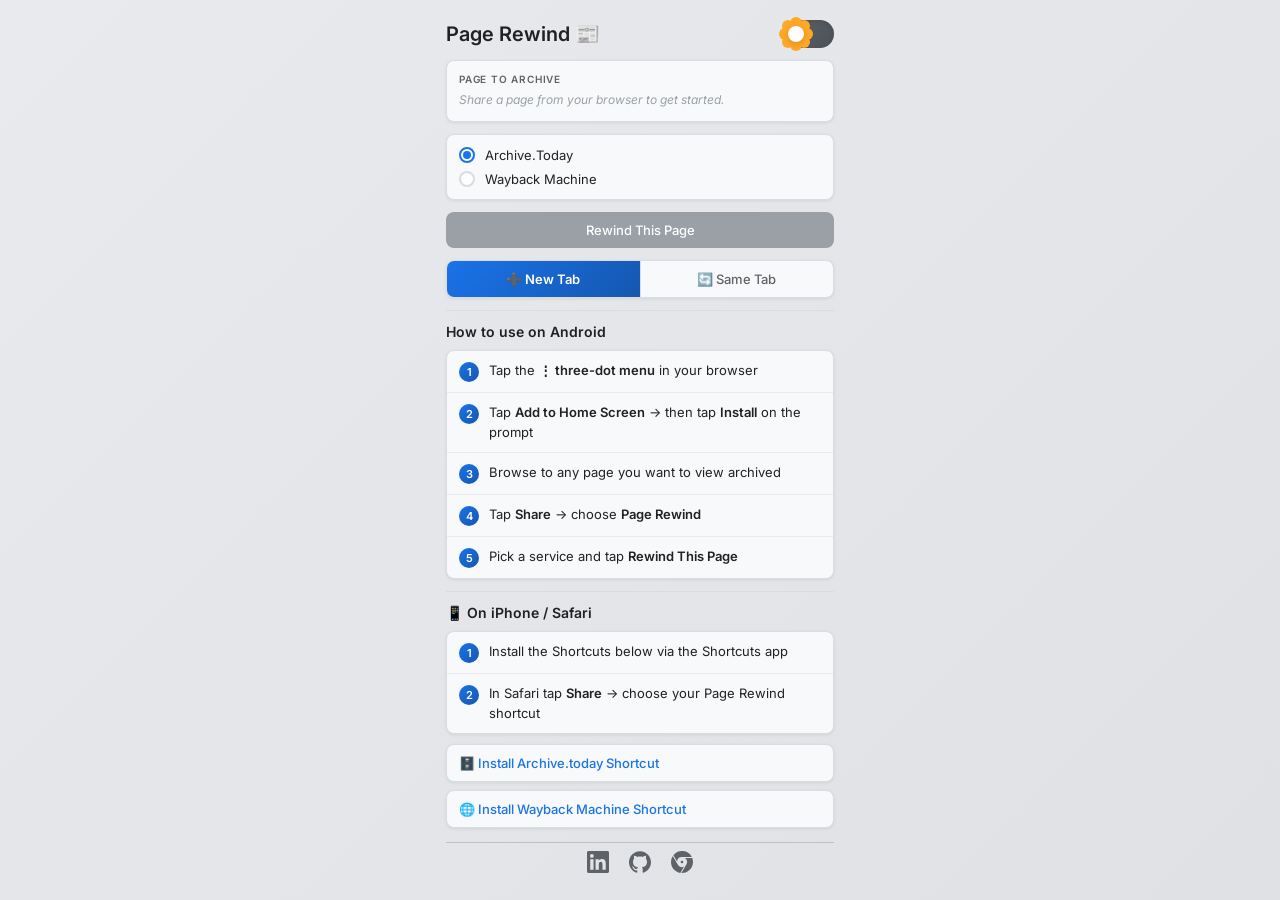
==== commit ab481643: "Add files via upload" ====
--- a/docs/index.html
+++ b/docs/index.html
@@ -15,6 +15,7 @@
   <link rel="preconnect" href="https://fonts.gstatic.com" crossorigin>
   <link href="https://fonts.googleapis.com/css2?family=Inter:wght@400;500;600&display=swap" rel="stylesheet">
 
+  <!-- Instant dark mode before paint — mirrors popup-early.js -->
   <script>
     (function () {
       try {
@@ -29,9 +30,14 @@
   </script>
 
   <style>
+    /* ============================================================
+       BASE — mirrors extension popup.css
+    ============================================================ */
     *, *::before, *::after { box-sizing: border-box; margin: 0; padding: 0; }
 
-    html.dark-mode { background: #1a1d23; }
+    html.dark-mode {
+      background: #1a1d23;
+    }
 
     body {
       font-family: 'Inter', -apple-system, BlinkMacSystemFont, 'Segoe UI', sans-serif;
@@ -40,7 +46,9 @@
       min-height: 100dvh;
     }
 
-    body.loaded { transition: background 0.3s, color 0.3s; }
+    body.loaded {
+      transition: background 0.3s, color 0.3s;
+    }
 
     html.dark-mode body {
       background: linear-gradient(135deg, #1a1d23 0%, #26292e 100%);
@@ -53,7 +61,9 @@
       padding: calc(env(safe-area-inset-top, 0px) + 20px) 16px calc(env(safe-area-inset-bottom, 0px) + 20px);
     }
 
-    /* ── HEADER ── */
+    /* ============================================================
+       HEADER
+    ============================================================ */
     .header-container {
       display: flex;
       justify-content: space-between;
@@ -61,176 +71,586 @@
       margin-bottom: 12px;
     }
 
-    h3 { margin: 0; color: #202124; font-size: 20px; font-weight: 600; transition: color 0.3s; }
+    h3 {
+      margin: 0;
+      color: #202124;
+      font-size: 20px;
+      font-weight: 600;
+      transition: color 0.3s;
+    }
+
     html.dark-mode h3 { color: #f0f0f0; }
 
-    h4 { margin: 0 0 8px 0; font-size: 14px; color: #202124; font-weight: 600; transition: color 0.3s; }
+    h4 {
+      margin: 0 0 8px 0;
+      font-size: 14px;
+      color: #202124;
+      font-weight: 600;
+      transition: color 0.3s;
+    }
+
     html.dark-mode h4 { color: #f0f0f0; }
 
-    /* ── DARK MODE TOGGLE ── */
+    /* ============================================================
+       DARK MODE TOGGLE — exact from extension
+    ============================================================ */
     .toggle-container { display: flex; }
 
-    .toggle-switch { position: relative; display: inline-block; width: 52px; height: 28px; }
+    .toggle-switch {
+      position: relative;
+      display: inline-block;
+      width: 52px;
+      height: 28px;
+    }
+
     .toggle-switch input { opacity: 0; width: 0; height: 0; }
 
     .slider {
-      position: absolute; cursor: pointer; inset: 0;
+      position: absolute;
+      cursor: pointer;
+      inset: 0;
       background: linear-gradient(135deg, #5f6368 0%, #4a5157 100%);
       border-radius: 28px;
       box-shadow: inset 0 2px 4px rgba(0,0,0,0.1);
     }
 
     body.loaded .slider { transition: all 0.3s cubic-bezier(0.4, 0, 0.2, 1); }
-    .slider:hover { box-shadow: inset 0 2px 4px rgba(0,0,0,0.15), 0 0 0 4px rgba(95,99,104,0.1); }
-    .toggle-switch input:focus-visible + .slider { outline: 2px solid #1a73e8; outline-offset: 2px; }
+
+    .slider:hover {
+      box-shadow: inset 0 2px 4px rgba(0,0,0,0.15), 0 0 0 4px rgba(95,99,104,0.1);
+    }
+
+    .toggle-switch input:focus-visible + .slider {
+      outline: 2px solid #1a73e8;
+      outline-offset: 2px;
+    }
 
     .slider:before {
-      content: ''; position: absolute;
-      height: 16px; width: 16px; left: 6px; bottom: 6px;
-      background: #ffffff; border-radius: 50%;
+      content: '';
+      position: absolute;
+      height: 16px;
+      width: 16px;
+      left: 6px;
+      bottom: 6px;
+      background: #ffffff;
+      border-radius: 50%;
       box-shadow:
         0 2px 6px rgba(0,0,0,0.15),
-        0 -11px 0 -2px #ffa726, 8px -8px 0 -2px #ffa726,
-        11px 0 0 -2px #ffa726, 8px 8px 0 -2px #ffa726,
-        0 11px 0 -2px #ffa726, -8px 8px 0 -2px #ffa726,
-        -11px 0 0 -2px #ffa726, -8px -8px 0 -2px #ffa726,
+        0 -11px 0 -2px #ffa726,
+        8px -8px 0 -2px #ffa726,
+        11px 0 0 -2px #ffa726,
+        8px 8px 0 -2px #ffa726,
+        0 11px 0 -2px #ffa726,
+        -8px 8px 0 -2px #ffa726,
+        -11px 0 0 -2px #ffa726,
+        -8px -8px 0 -2px #ffa726,
         inset 0 0 3px rgba(0,0,0,0.08);
     }
 
     body.loaded .slider:before { transition: all 0.45s cubic-bezier(0.4, 0, 0.2, 1); }
 
-    input:checked + .slider { background: linear-gradient(135deg, #1a73e8 0%, #1557b0 100%); box-shadow: inset 0 2px 4px rgba(0,0,0,0.2); }
-    input:checked + .slider:hover { box-shadow: inset 0 2px 4px rgba(0,0,0,0.25), 0 0 0 4px rgba(26,115,232,0.15); }
-    input:checked + .slider:before { transform: translateX(24px) rotate(-25deg); background: #4a9eff; box-shadow: 0 2px 8px rgba(0,0,0,0.3), inset 7px -3px 0 0 #2b2f36; }
-
-    html.dark-mode .slider { background: linear-gradient(135deg, #4a5157 0%, #3e444b 100%); box-shadow: inset 0 2px 4px rgba(0,0,0,0.3); }
-    html.dark-mode input:checked + .slider { background: linear-gradient(135deg, #4a9eff 0%, #357abd 100%); }
+    input:checked + .slider {
+      background: linear-gradient(135deg, #1a73e8 0%, #1557b0 100%);
+      box-shadow: inset 0 2px 4px rgba(0,0,0,0.2);
+    }
+
+    input:checked + .slider:hover {
+      box-shadow: inset 0 2px 4px rgba(0,0,0,0.25), 0 0 0 4px rgba(26,115,232,0.15);
+    }
+
+    input:checked + .slider:before {
+      transform: translateX(24px) rotate(-25deg);
+      background: #4a9eff;
+      box-shadow: 0 2px 8px rgba(0,0,0,0.3), inset 7px -3px 0 0 #2b2f36;
+    }
+
+    html.dark-mode .slider {
+      background: linear-gradient(135deg, #4a5157 0%, #3e444b 100%);
+      box-shadow: inset 0 2px 4px rgba(0,0,0,0.3);
+    }
+
+    html.dark-mode input:checked + .slider {
+      background: linear-gradient(135deg, #4a9eff 0%, #357abd 100%);
+    }
+
     html.dark-mode .slider:before {
       background: #f8f9fa;
-      box-shadow: 0 2px 6px rgba(0,0,0,0.4),
-        0 -11px 0 -2px #ffa726, 8px -8px 0 -2px #ffa726,
-        11px 0 0 -2px #ffa726, 8px 8px 0 -2px #ffa726,
-        0 11px 0 -2px #ffa726, -8px 8px 0 -2px #ffa726,
-        -11px 0 0 -2px #ffa726, -8px -8px 0 -2px #ffa726;
-    }
-    html.dark-mode input:checked + .slider:before { background: #4a9eff; box-shadow: 0 2px 8px rgba(0,0,0,0.5), inset 7px -3px 0 0 #2b2f36; }
-
-    /* ── URL CARD ── */
+      box-shadow:
+        0 2px 6px rgba(0,0,0,0.4),
+        0 -11px 0 -2px #ffa726,
+        8px -8px 0 -2px #ffa726,
+        11px 0 0 -2px #ffa726,
+        8px 8px 0 -2px #ffa726,
+        0 11px 0 -2px #ffa726,
+        -8px 8px 0 -2px #ffa726,
+        -11px 0 0 -2px #ffa726,
+        -8px -8px 0 -2px #ffa726;
+    }
+
+    html.dark-mode input:checked + .slider:before {
+      background: #4a9eff;
+      box-shadow: 0 2px 8px rgba(0,0,0,0.5), inset 7px -3px 0 0 #2b2f36;
+    }
+
+    /* ============================================================
+       URL CARD
+    ============================================================ */
     .url-card {
-      background: #f8f9fa; border-radius: 8px; padding: 12px; margin-bottom: 12px;
-      border: 1px solid #dadce0; box-shadow: 0 1px 3px rgba(60,64,67,0.1);
+      background: #f8f9fa;
+      border-radius: 8px;
+      padding: 12px;
+      margin-bottom: 12px;
+      border: 1px solid #dadce0;
+      box-shadow: 0 1px 3px rgba(60,64,67,0.1);
       transition: background-color 0.3s, border-color 0.3s;
     }
-    html.dark-mode .url-card { background: #31363d; border-color: #444c56; }
-
-    .url-label { font-size: 10px; font-weight: 600; text-transform: uppercase; letter-spacing: 0.8px; color: #5f6368; margin-bottom: 6px; transition: color 0.3s; }
+
+    html.dark-mode .url-card {
+      background: #31363d;
+      border-color: #444c56;
+      box-shadow: 0 1px 3px rgba(0,0,0,0.2);
+    }
+
+    .url-label {
+      font-size: 10px;
+      font-weight: 600;
+      text-transform: uppercase;
+      letter-spacing: 0.8px;
+      color: #5f6368;
+      margin-bottom: 6px;
+      transition: color 0.3s;
+    }
+
     html.dark-mode .url-label { color: #9aa0a6; }
 
-    .url-text { font-size: 12px; color: #202124; word-break: break-all; line-height: 1.5; transition: color 0.3s; }
+    .url-text {
+      font-size: 12px;
+      color: #202124;
+      word-break: break-all;
+      line-height: 1.5;
+      transition: color 0.3s;
+    }
+
     html.dark-mode .url-text { color: #e0e0e0; }
-    .url-text.empty { color: #9aa0a6; font-style: italic; }
-
-    /* ── OPTIONS SECTION ── */
+
+    .url-text.empty {
+      color: #9aa0a6;
+      font-style: italic;
+    }
+
+    /* ============================================================
+       OPTIONS SECTION — exact from extension
+    ============================================================ */
     .options-section {
-      background: #f8f9fa; border-radius: 8px; padding: 12px; margin-bottom: 12px;
-      border: 1px solid #dadce0; box-shadow: 0 1px 3px rgba(60,64,67,0.1);
+      background: #f8f9fa;
+      border-radius: 8px;
+      padding: 12px;
+      margin-bottom: 12px;
+      border: 1px solid #dadce0;
+      box-shadow: 0 1px 3px rgba(60,64,67,0.1);
       transition: background-color 0.3s, border-color 0.3s, box-shadow 0.3s;
     }
-    html.dark-mode .options-section { background: #31363d; border-color: #444c56; box-shadow: 0 1px 3px rgba(0,0,0,0.2); }
-
-    label { display: flex; align-items: center; margin-bottom: 8px; cursor: pointer; font-size: 13px; color: #202124; transition: color 0.3s; }
+
+    html.dark-mode .options-section {
+      background: #31363d;
+      border-color: #444c56;
+      box-shadow: 0 1px 3px rgba(0,0,0,0.2);
+    }
+
+    label {
+      display: flex;
+      align-items: center;
+      margin-bottom: 8px;
+      cursor: pointer;
+      font-size: 13px;
+      color: #202124;
+      transition: color 0.3s;
+    }
+
     label:last-child { margin-bottom: 0; }
     html.dark-mode label { color: #e0e0e0; }
 
     input[type="radio"] {
-      -webkit-appearance: none; appearance: none;
-      width: 16px; height: 16px; margin-right: 10px;
-      border-radius: 50%; border: 2px solid #dadce0; background: #fff;
-      display: inline-grid; place-content: center; cursor: pointer; flex-shrink: 0;
+      -webkit-appearance: none;
+      appearance: none;
+      width: 16px;
+      height: 16px;
+      margin-right: 10px;
+      border-radius: 50%;
+      border: 2px solid #dadce0;
+      background: #fff;
+      display: inline-grid;
+      place-content: center;
+      cursor: pointer;
+      flex-shrink: 0;
       transition: border-color 0.15s ease, background-color 0.15s ease;
     }
-    input[type="radio"]::before { content: ''; width: 8px; height: 8px; border-radius: 50%; transform: scale(0); transition: transform 0.15s ease; background: #1a73e8; }
+
+    input[type="radio"]::before {
+      content: '';
+      width: 8px;
+      height: 8px;
+      border-radius: 50%;
+      transform: scale(0);
+      transition: transform 0.15s ease;
+      background: #1a73e8;
+    }
+
     input[type="radio"]:checked { border-color: #1a73e8; }
     input[type="radio"]:checked::before { transform: scale(1); }
-    html.dark-mode input[type="radio"] { border-color: #6c757d; background: #2b2f36; }
+
+    html.dark-mode input[type="radio"] {
+      border-color: #6c757d;
+      background: #2b2f36;
+    }
+
     html.dark-mode input[type="radio"]::before { background: #4a9eff; }
     html.dark-mode input[type="radio"]:checked { border-color: #4a9eff; }
 
-    /* ── BUTTON ── */
+    /* ============================================================
+       MAIN BUTTON — exact from extension
+    ============================================================ */
     .archive-btn {
-      width: 100%; background: linear-gradient(135deg, #1a73e8 0%, #1557b0 100%);
-      color: white; padding: 10px 14px; border: none; border-radius: 8px;
-      font-size: 13px; font-weight: 500; font-family: inherit; cursor: pointer;
+      width: 100%;
+      background: linear-gradient(135deg, #1a73e8 0%, #1557b0 100%);
+      color: white;
+      padding: 10px 14px;
+      border: none;
+      border-radius: 8px;
+      font-size: 13px;
+      font-weight: 500;
+      font-family: inherit;
+      cursor: pointer;
       transition: all 0.2s ease;
       box-shadow: 0 3px 8px rgba(26,115,232,0.3), 0 1px 3px rgba(0,0,0,0.08);
-      display: flex; align-items: center; justify-content: center; gap: 6px;
-    }
-    .archive-btn:hover:not(:disabled) { background: linear-gradient(135deg, #1557b0 0%, #0d47a1 100%); box-shadow: 0 5px 14px rgba(26,115,232,0.4); transform: translateY(-2px); }
+      display: flex;
+      align-items: center;
+      justify-content: center;
+      gap: 6px;
+    }
+
+    .archive-btn:hover:not(:disabled) {
+      background: linear-gradient(135deg, #1557b0 0%, #0d47a1 100%);
+      box-shadow: 0 5px 14px rgba(26,115,232,0.4), 0 2px 6px rgba(0,0,0,0.12);
+      transform: translateY(-2px);
+    }
+
     .archive-btn:active:not(:disabled) { transform: translateY(0); }
-    .archive-btn:disabled { background: #9aa0a6; cursor: not-allowed; transform: none; box-shadow: none; }
-
-    html.dark-mode .archive-btn { background: linear-gradient(135deg, #4a9eff 0%, #357abd 100%); box-shadow: 0 2px 6px rgba(74,158,255,0.3); }
-    html.dark-mode .archive-btn:hover:not(:disabled) { background: linear-gradient(135deg, #357abd 0%, #2563eb 100%); }
+
+    .archive-btn:disabled {
+      background: #9aa0a6;
+      cursor: not-allowed;
+      transform: none;
+      box-shadow: none;
+    }
+
+    html.dark-mode .archive-btn {
+      background: linear-gradient(135deg, #4a9eff 0%, #357abd 100%);
+      box-shadow: 0 2px 6px rgba(74,158,255,0.3);
+    }
+
+    html.dark-mode .archive-btn:hover:not(:disabled) {
+      background: linear-gradient(135deg, #357abd 0%, #2563eb 100%);
+      box-shadow: 0 4px 12px rgba(74,158,255,0.4);
+    }
+
     html.dark-mode .archive-btn:disabled { background: #444c56; }
 
-    .spinner { width: 14px; height: 14px; border: 2px solid rgba(255,255,255,0.4); border-top-color: white; border-radius: 50%; animation: spin 0.7s linear infinite; display: none; flex-shrink: 0; }
+    .spinner {
+      width: 14px;
+      height: 14px;
+      border: 2px solid rgba(255,255,255,0.4);
+      border-top-color: white;
+      border-radius: 50%;
+      animation: spin 0.7s linear infinite;
+      display: none;
+      flex-shrink: 0;
+    }
+
     @keyframes spin { to { transform: rotate(360deg); } }
+
     .archive-btn.loading .spinner { display: block; }
 
-    /* ── STATUS BOX ── */
-    .status-box { display: none; margin-top: 10px; padding: 12px 14px; border-radius: 8px; font-size: 13px; line-height: 1.5; }
-    .status-box.show.error { display: block; background: #fce8e6; border: 1px solid #f28b82; color: #c62828; }
-    html.dark-mode .status-box.show.error { background: #3e1f1f; border-color: #ef5350; color: #ff8a80; }
-
-    /* ── DIVIDER ── */
-    .divider { height: 1px; background: #dadce0; margin: 12px 0; transition: background 0.3s; }
+    /* ============================================================
+       TAB BEHAVIOR — exact from extension
+    ============================================================ */
+    .tab-behavior-section { margin: 12px 0; }
+
+    .tab-choice {
+      display: flex;
+      width: 100%;
+      border: 1px solid #dadce0;
+      border-radius: 8px;
+      overflow: hidden;
+      background: #f8f9fa;
+      box-shadow: 0 1px 3px rgba(60,64,67,0.1);
+      transition: background-color 0.3s, border-color 0.3s;
+    }
+
+    html.dark-mode .tab-choice {
+      background: #2b2f36;
+      border-color: #444c56;
+    }
+
+    .tab-option {
+      flex: 1;
+      text-align: center;
+      padding: 10px 0;
+      cursor: pointer;
+      font-size: 13px;
+      font-weight: 500;
+      font-family: inherit;
+      user-select: none;
+      transition: all 0.2s ease;
+      background: transparent;
+      color: #5f6368;
+      border: none;
+      -webkit-tap-highlight-color: transparent;
+    }
+
+    .tab-option + .tab-option { border-left: 1px solid #dadce0; }
+
+    html.dark-mode .tab-option + .tab-option { border-left-color: #444c56; }
+
+    .tab-option.active {
+      background: linear-gradient(135deg, #1a73e8 0%, #1557b0 100%);
+      color: white;
+      font-weight: 600;
+    }
+
+    .tab-option:not(.active):hover {
+      background: rgba(232,234,237,0.6);
+      color: #202124;
+    }
+
+    html.dark-mode .tab-option { color: #9aa0a6; }
+
+    html.dark-mode .tab-option.active {
+      background: linear-gradient(135deg, #4a9eff 0%, #357abd 100%);
+      color: white;
+    }
+
+    html.dark-mode .tab-option:not(.active):hover {
+      background: #3e444b;
+      color: #e0e0e0;
+    }
+
+    /* ============================================================
+       STATUS BOX
+    ============================================================ */
+    .status-box {
+      display: none;
+      margin-top: 10px;
+      padding: 12px 14px;
+      border-radius: 8px;
+      font-size: 13px;
+      line-height: 1.5;
+      transition: background 0.3s;
+    }
+
+    .status-box.show { display: block; }
+
+    .status-box.error {
+      background: #fce8e6;
+      border: 1px solid #f28b82;
+      color: #c62828;
+    }
+
+    html.dark-mode .status-box.error {
+      background: #3e1f1f;
+      border-color: #ef5350;
+      color: #ff8a80;
+    }
+
+    /* ============================================================
+       DIVIDER
+    ============================================================ */
+    .divider {
+      height: 1px;
+      background: #dadce0;
+      margin: 12px 0;
+      transition: background 0.3s;
+    }
+
     html.dark-mode .divider { background: #444c56; }
 
-    /* ── INSTALL STEPS ── */
+    /* ============================================================
+       INSTALL SECTION
+    ============================================================ */
     .install-steps {
-      background: #f8f9fa; border: 1px solid #dadce0; border-radius: 8px; overflow: hidden;
-      box-shadow: 0 1px 3px rgba(60,64,67,0.1); transition: background-color 0.3s, border-color 0.3s;
-    }
-    html.dark-mode .install-steps { background: #31363d; border-color: #444c56; }
-
-    .install-step { display: flex; gap: 10px; align-items: flex-start; font-size: 13px; color: #202124; padding: 10px 12px; border-bottom: 1px solid #e8eaed; transition: color 0.3s, border-color 0.3s; }
+      background: #f8f9fa;
+      border: 1px solid #dadce0;
+      border-radius: 8px;
+      overflow: hidden;
+      box-shadow: 0 1px 3px rgba(60,64,67,0.1);
+      transition: background-color 0.3s, border-color 0.3s;
+    }
+
+    html.dark-mode .install-steps {
+      background: #31363d;
+      border-color: #444c56;
+    }
+
+    .install-step {
+      display: flex;
+      gap: 10px;
+      align-items: flex-start;
+      font-size: 13px;
+      color: #202124;
+      padding: 10px 12px;
+      border-bottom: 1px solid #e8eaed;
+      transition: color 0.3s, border-color 0.3s;
+    }
+
     .install-step:last-child { border-bottom: none; }
-    html.dark-mode .install-step { color: #e0e0e0; border-color: #444c56; }
-
-    .step-num { width: 20px; height: 20px; border-radius: 50%; background: linear-gradient(135deg, #1a73e8, #1557b0); color: white; font-size: 11px; font-weight: 600; display: flex; align-items: center; justify-content: center; flex-shrink: 0; margin-top: 1px; }
-    html.dark-mode .step-num { background: linear-gradient(135deg, #4a9eff, #357abd); }
+
+    html.dark-mode .install-step {
+      color: #e0e0e0;
+      border-color: #444c56;
+    }
+
+    .step-num {
+      width: 20px;
+      height: 20px;
+      border-radius: 50%;
+      background: linear-gradient(135deg, #1a73e8, #1557b0);
+      color: white;
+      font-size: 11px;
+      font-weight: 600;
+      display: flex;
+      align-items: center;
+      justify-content: center;
+      flex-shrink: 0;
+      margin-top: 1px;
+    }
+
+    html.dark-mode .step-num {
+      background: linear-gradient(135deg, #4a9eff, #357abd);
+    }
+
     .step-text { line-height: 1.5; }
     .step-text strong { font-weight: 600; }
 
-    /* ── SHORTCUT LINKS ── */
-    .shortcut-links { display: flex; flex-direction: column; gap: 8px; margin-top: 10px; }
-    .shortcut-link { display: flex; align-items: center; gap: 8px; padding: 10px 12px; background: #f8f9fa; border: 1px solid #dadce0; border-radius: 8px; color: #1a73e8; font-size: 13px; font-weight: 500; text-decoration: none; transition: all 0.2s ease; box-shadow: 0 1px 3px rgba(60,64,67,0.1); }
-    .shortcut-link:hover { background: #e8f0fe; border-color: #1a73e8; transform: translateY(-1px); }
-    html.dark-mode .shortcut-link { background: #31363d; border-color: #444c56; color: #8ab4f8; }
-    html.dark-mode .shortcut-link:hover { background: #3e444b; border-color: #8ab4f8; }
-
-    /* ── FOOTER ── */
-    .credit { margin-top: 10px; display: flex; justify-content: center; align-items: center; gap: 20px; padding-top: 8px; border-top: 1px solid #bdc1c6; transition: border-color 0.3s; }
+    /* Shortcut links */
+    .shortcut-links {
+      display: flex;
+      flex-direction: column;
+      gap: 8px;
+      margin-top: 10px;
+    }
+
+    .shortcut-link {
+      display: flex;
+      align-items: center;
+      gap: 8px;
+      padding: 10px 12px;
+      background: #f8f9fa;
+      border: 1px solid #dadce0;
+      border-radius: 8px;
+      color: #1a73e8;
+      font-size: 13px;
+      font-weight: 500;
+      text-decoration: none;
+      transition: all 0.2s ease;
+      box-shadow: 0 1px 3px rgba(60,64,67,0.1);
+    }
+
+    .shortcut-link:hover {
+      background: #e8f0fe;
+      border-color: #1a73e8;
+      transform: translateY(-1px);
+    }
+
+    html.dark-mode .shortcut-link {
+      background: #31363d;
+      border-color: #444c56;
+      color: #8ab4f8;
+    }
+
+    html.dark-mode .shortcut-link:hover {
+      background: #3e444b;
+      border-color: #8ab4f8;
+    }
+
+    /* ============================================================
+       FOOTER — exact from extension
+    ============================================================ */
+    .credit {
+      margin-top: 10px;
+      display: flex;
+      justify-content: center;
+      align-items: center;
+      gap: 20px;
+      padding-top: 8px;
+      border-top: 1px solid #bdc1c6;
+      transition: border-color 0.3s;
+    }
+
     html.dark-mode .credit { border-color: #5f6368; }
-    .credit a { color: #5f6368; display: flex; align-items: center; transition: color 0.2s ease, transform 0.2s ease; }
+
+    .credit a {
+      color: #5f6368;
+      display: flex;
+      align-items: center;
+      transition: color 0.2s ease, transform 0.2s ease;
+    }
+
     .credit a:hover { color: #1a73e8; transform: translateY(-2px); }
+
     html.dark-mode .credit a { color: #e8eaed; }
     html.dark-mode .credit a:hover { color: #8ab4f8; }
 
-    /* ── TOAST ── */
-    .toast { position: fixed; bottom: calc(env(safe-area-inset-bottom, 0px) + 20px); left: 50%; transform: translateX(-50%) translateY(100px); background: #202124; color: white; padding: 12px 20px; border-radius: 8px; font-size: 13px; font-weight: 500; box-shadow: 0 4px 16px rgba(0,0,0,0.3); z-index: 1000; opacity: 0; transition: all 0.3s cubic-bezier(0.4, 0, 0.2, 1); white-space: nowrap; }
-    .toast.show { transform: translateX(-50%) translateY(0); opacity: 1; }
-    .toast.success { background: linear-gradient(135deg, #34a853 0%, #2d8e47 100%); }
+    /* ============================================================
+       TOAST — exact from extension
+    ============================================================ */
+    .toast {
+      position: fixed;
+      bottom: calc(env(safe-area-inset-bottom, 0px) + 20px);
+      left: 50%;
+      transform: translateX(-50%) translateY(100px);
+      background: #202124;
+      color: white;
+      padding: 12px 20px;
+      border-radius: 8px;
+      font-size: 13px;
+      font-weight: 500;
+      box-shadow: 0 4px 16px rgba(0,0,0,0.3);
+      z-index: 1000;
+      opacity: 0;
+      transition: all 0.3s cubic-bezier(0.4, 0, 0.2, 1);
+      white-space: nowrap;
+    }
+
+    .toast.show {
+      transform: translateX(-50%) translateY(0);
+      opacity: 1;
+    }
+
+    .toast.success {
+      background: linear-gradient(135deg, #34a853 0%, #2d8e47 100%);
+    }
+
     html.dark-mode .toast { background: #3e444b; }
-    html.dark-mode .toast.success { background: linear-gradient(135deg, #2d8e47 0%, #1e7e34 100%); }
-
-    body.busy::before { content: ''; position: fixed; inset: 0; background: rgba(0,0,0,0.15); cursor: progress; z-index: 999; }
+    html.dark-mode .toast.success {
+      background: linear-gradient(135deg, #2d8e47 0%, #1e7e34 100%);
+    }
+
+    /* Busy overlay */
+    body.busy::before {
+      content: '';
+      position: fixed;
+      inset: 0;
+      background: rgba(0,0,0,0.15);
+      cursor: progress;
+      z-index: 999;
+    }
   </style>
 </head>
 <body>
 
 <div class="app">
 
+  <!-- Header — matches extension exactly -->
   <div class="header-container">
     <h3>Page Rewind 📰</h3>
     <div class="toggle-container">
@@ -241,11 +661,13 @@
     </div>
   </div>
 
+  <!-- URL preview -->
   <div class="url-card">
     <div class="url-label">Page to archive</div>
     <div class="url-text empty" id="urlDisplay">Share a page from your browser to get started.</div>
   </div>
 
+  <!-- Service selection — matches extension exactly -->
   <div class="options-section">
     <label>
       <input type="radio" id="archiveTodayRadio" name="archiveService" value="archiveToday" checked />
@@ -257,13 +679,24 @@
     </label>
   </div>
 
+  <!-- Main action button -->
   <button class="archive-btn" id="archiveBtn" disabled onclick="openArchive()">
     <div class="spinner"></div>
     <span class="btn-label">Rewind This Page</span>
   </button>
 
+  <!-- Error status -->
   <div class="status-box" id="statusBox"></div>
 
+  <!-- Tab behavior — matches extension exactly -->
+  <div class="tab-behavior-section">
+    <div class="tab-choice" id="tabChoice">
+      <div class="tab-option active" data-value="new">➕ New Tab</div>
+      <div class="tab-option" data-value="same">🔄 Same Tab</div>
+    </div>
+  </div>
+
+  <!-- Install instructions — only when no URL is shared -->
   <div id="installSection">
     <div class="divider"></div>
     <h4 style="margin-bottom: 10px;">How to use on Android</h4>
@@ -313,15 +746,22 @@
     </div>
   </div>
 
+  <!-- Footer — matches extension exactly -->
   <div class="credit" style="margin-top: 14px;">
     <a href="https://www.linkedin.com/in/elirang/" target="_blank" rel="noopener noreferrer" title="Eliran on LinkedIn">
-      <svg width="22" height="22" viewBox="0 0 24 24" fill="currentColor"><path d="M20.447 20.452h-3.554v-5.569c0-1.328-.027-3.037-1.852-3.037-1.853 0-2.136 1.445-2.136 2.939v5.667H9.351V9h3.414v1.561h.046c.477-.9 1.637-1.85 3.37-1.85 3.601 0 4.267 2.37 4.267 5.455v6.286zM5.337 7.433a2.062 2.062 0 0 1-2.063-2.065 2.064 2.064 0 1 1 2.063 2.065zm1.782 13.019H3.555V9h3.564v11.452zM22.225 0H1.771C.792 0 0 .774 0 1.729v20.542C0 23.227.792 24 1.771 24h20.451C23.2 24 24 23.227 24 22.271V1.729C24 .774 23.2 0 22.222 0h.003z"/></svg>
+      <svg width="22" height="22" viewBox="0 0 24 24" fill="currentColor">
+        <path d="M20.447 20.452h-3.554v-5.569c0-1.328-.027-3.037-1.852-3.037-1.853 0-2.136 1.445-2.136 2.939v5.667H9.351V9h3.414v1.561h.046c.477-.9 1.637-1.85 3.37-1.85 3.601 0 4.267 2.37 4.267 5.455v6.286zM5.337 7.433a2.062 2.062 0 0 1-2.063-2.065 2.064 2.064 0 1 1 2.063 2.065zm1.782 13.019H3.555V9h3.564v11.452zM22.225 0H1.771C.792 0 0 .774 0 1.729v20.542C0 23.227.792 24 1.771 24h20.451C23.2 24 24 23.227 24 22.271V1.729C24 .774 23.2 0 22.222 0h.003z"/>
+      </svg>
     </a>
     <a href="https://github.com/elirangor/ByeWall" target="_blank" rel="noopener noreferrer" title="View on GitHub">
-      <svg width="22" height="22" viewBox="0 0 24 24" fill="currentColor"><path d="M12 .297c-6.63 0-12 5.373-12 12 0 5.303 3.438 9.8 8.205 11.385.6.113.82-.258.82-.577 0-.285-.01-1.04-.015-2.04-3.338.724-4.042-1.61-4.042-1.61C4.422 18.07 3.633 17.7 3.633 17.7c-1.087-.744.084-.729.084-.729 1.205.084 1.838 1.236 1.838 1.236 1.07 1.835 2.809 1.305 3.495.998.108-.776.417-1.305.76-1.605-2.665-.3-5.466-1.332-5.466-5.93 0-1.31.465-2.38 1.235-3.22-.135-.303-.54-1.523.105-3.176 0 0 1.005-.322 3.3 1.23.96-.267 1.98-.399 3-.405 1.02.006 2.04.138 3 .405 2.28-1.552 3.285-1.23 3.285-1.23.645 1.653.24 2.873.12 3.176.765.84 1.23 1.91 1.23 3.22 0 4.61-2.805 5.625-5.475 5.92.42.36.81 1.096.81 2.22 0 1.606-.015 2.896-.015 3.286 0 .315.21.69.825.57C20.565 22.092 24 17.592 24 12.297c0-6.627-5.373-12-12-12"/></svg>
+      <svg width="22" height="22" viewBox="0 0 24 24" fill="currentColor">
+        <path d="M12 .297c-6.63 0-12 5.373-12 12 0 5.303 3.438 9.8 8.205 11.385.6.113.82-.258.82-.577 0-.285-.01-1.04-.015-2.04-3.338.724-4.042-1.61-4.042-1.61C4.422 18.07 3.633 17.7 3.633 17.7c-1.087-.744.084-.729.084-.729 1.205.084 1.838 1.236 1.838 1.236 1.07 1.835 2.809 1.305 3.495.998.108-.776.417-1.305.76-1.605-2.665-.3-5.466-1.332-5.466-5.93 0-1.31.465-2.38 1.235-3.22-.135-.303-.54-1.523.105-3.176 0 0 1.005-.322 3.3 1.23.96-.267 1.98-.399 3-.405 1.02.006 2.04.138 3 .405 2.28-1.552 3.285-1.23 3.285-1.23.645 1.653.24 2.873.12 3.176.765.84 1.23 1.91 1.23 3.22 0 4.61-2.805 5.625-5.475 5.92.42.36.81 1.096.81 2.22 0 1.606-.015 2.896-.015 3.286 0 .315.21.69.825.57C20.565 22.092 24 17.592 24 12.297c0-6.627-5.373-12-12-12"/>
+      </svg>
     </a>
     <a href="https://chromewebstore.google.com/detail/page-rewind/jagkfgieephkcbdhanohgfkeghfjnmcf" target="_blank" rel="noopener noreferrer" title="Get on Chrome Web Store">
-      <svg width="22" height="22" viewBox="0 0 24 24" fill="currentColor"><path d="M12 0C8.21 0 4.831 1.757 2.632 4.501l3.953 6.848A5.454 5.454 0 0 1 12 6.545h10.691A12 12 0 0 0 12 0zM1.931 5.47A11.943 11.943 0 0 0 0 12c0 6.012 4.42 10.991 10.189 11.864l3.953-6.847a5.45 5.45 0 0 1-6.865-2.29zm13.342 2.166a5.446 5.446 0 0 1 1.45 7.09l.002.001h-.002l-5.344 9.257c.206.01.413.016.621.016 6.627 0 12-5.373 12-12 0-1.54-.29-3.011-.818-4.364zM12 10.545a1.455 1.455 0 1 0 0 2.91 1.455 1.455 0 0 0 0-2.91z"/></svg>
+      <svg width="22" height="22" viewBox="0 0 24 24" fill="currentColor">
+        <path d="M12 0C8.21 0 4.831 1.757 2.632 4.501l3.953 6.848A5.454 5.454 0 0 1 12 6.545h10.691A12 12 0 0 0 12 0zM1.931 5.47A11.943 11.943 0 0 0 0 12c0 6.012 4.42 10.991 10.189 11.864l3.953-6.847a5.45 5.45 0 0 1-6.865-2.29zm13.342 2.166a5.446 5.446 0 0 1 1.45 7.09l.002.001h-.002l-5.344 9.257c.206.01.413.016.621.016 6.627 0 12-5.373 12-12 0-1.54-.29-3.011-.818-4.364zM12 10.545a1.455 1.455 0 1 0 0 2.91 1.455 1.455 0 0 0 0-2.91z"/>
+      </svg>
     </a>
   </div>
 
@@ -331,17 +771,20 @@
 
 <script>
   let currentUrl = '';
-
+  let openInNewTab = true;
+
+  /* ── DARK MODE — mirrors popup-early.js + ui-handlers.js ── */
   function initDarkMode() {
     const saved = localStorage.getItem('darkModeEnabled');
     const systemDark = window.matchMedia('(prefers-color-scheme: dark)').matches;
     const isDark = saved !== null ? saved === 'true' : systemDark;
+
     const toggle = document.getElementById('darkModeToggle');
 
     if (isDark) {
       document.documentElement.classList.add('dark-mode');
       toggle.checked = true;
-      toggle.offsetHeight;
+      toggle.offsetHeight; // force reflow before transitions enable
     }
 
     setTimeout(() => document.body.classList.add('loaded'), 50);
@@ -349,9 +792,36 @@
     toggle.addEventListener('change', () => {
       document.documentElement.classList.toggle('dark-mode', toggle.checked);
       localStorage.setItem('darkModeEnabled', String(toggle.checked));
+      try { localStorage.setItem('darkModeEnabled', String(toggle.checked)); } catch {}
     });
   }
 
+  /* ── TAB BEHAVIOR ── */
+  function initTabBehavior() {
+    const saved = localStorage.getItem('openInNewTab');
+    openInNewTab = saved !== 'false';
+
+    const tabChoice = document.getElementById('tabChoice');
+    const options = tabChoice.querySelectorAll('.tab-option');
+
+    function updateActive(isNew) {
+      options.forEach(o => o.classList.remove('active'));
+      tabChoice.querySelector(`[data-value="${isNew ? 'new' : 'same'}"]`).classList.add('active');
+      openInNewTab = isNew;
+    }
+
+    updateActive(openInNewTab);
+
+    options.forEach(opt => {
+      opt.addEventListener('click', () => {
+        const isNew = opt.dataset.value === 'new';
+        localStorage.setItem('openInNewTab', String(isNew));
+        updateActive(isNew);
+      });
+    });
+  }
+
+  /* ── SERVICE PREFERENCE ── */
   function initService() {
     const saved = localStorage.getItem('pageRewindService');
     if (saved === 'wayback') document.getElementById('waybackRadio').checked = true;
@@ -360,6 +830,7 @@
     });
   }
 
+  /* ── URL FROM SHARE ── */
   function getSharedUrl() {
     const p = new URLSearchParams(window.location.search);
     const raw = p.get('url') || p.get('text') || p.get('title') || '';
@@ -369,8 +840,10 @@
     return m ? m[0] : '';
   }
 
+  /* ── INIT ── */
   function init() {
     initDarkMode();
+    initTabBehavior();
     initService();
 
     const url = getSharedUrl();
@@ -384,6 +857,7 @@
     }
   }
 
+  /* ── OPEN ARCHIVE ── */
   async function openArchive() {
     if (!currentUrl) return;
 
@@ -410,7 +884,13 @@
         return;
       }
 
-      window.location.href = archiveUrl;
+      if (openInNewTab) {
+        window.open(archiveUrl, '_blank');
+      } else {
+        window.location.href = archiveUrl;
+      }
+
+      showToast('Opening archived version…', 'success');
 
     } catch {
       showStatus('Network error — check your connection and try again.', true);
